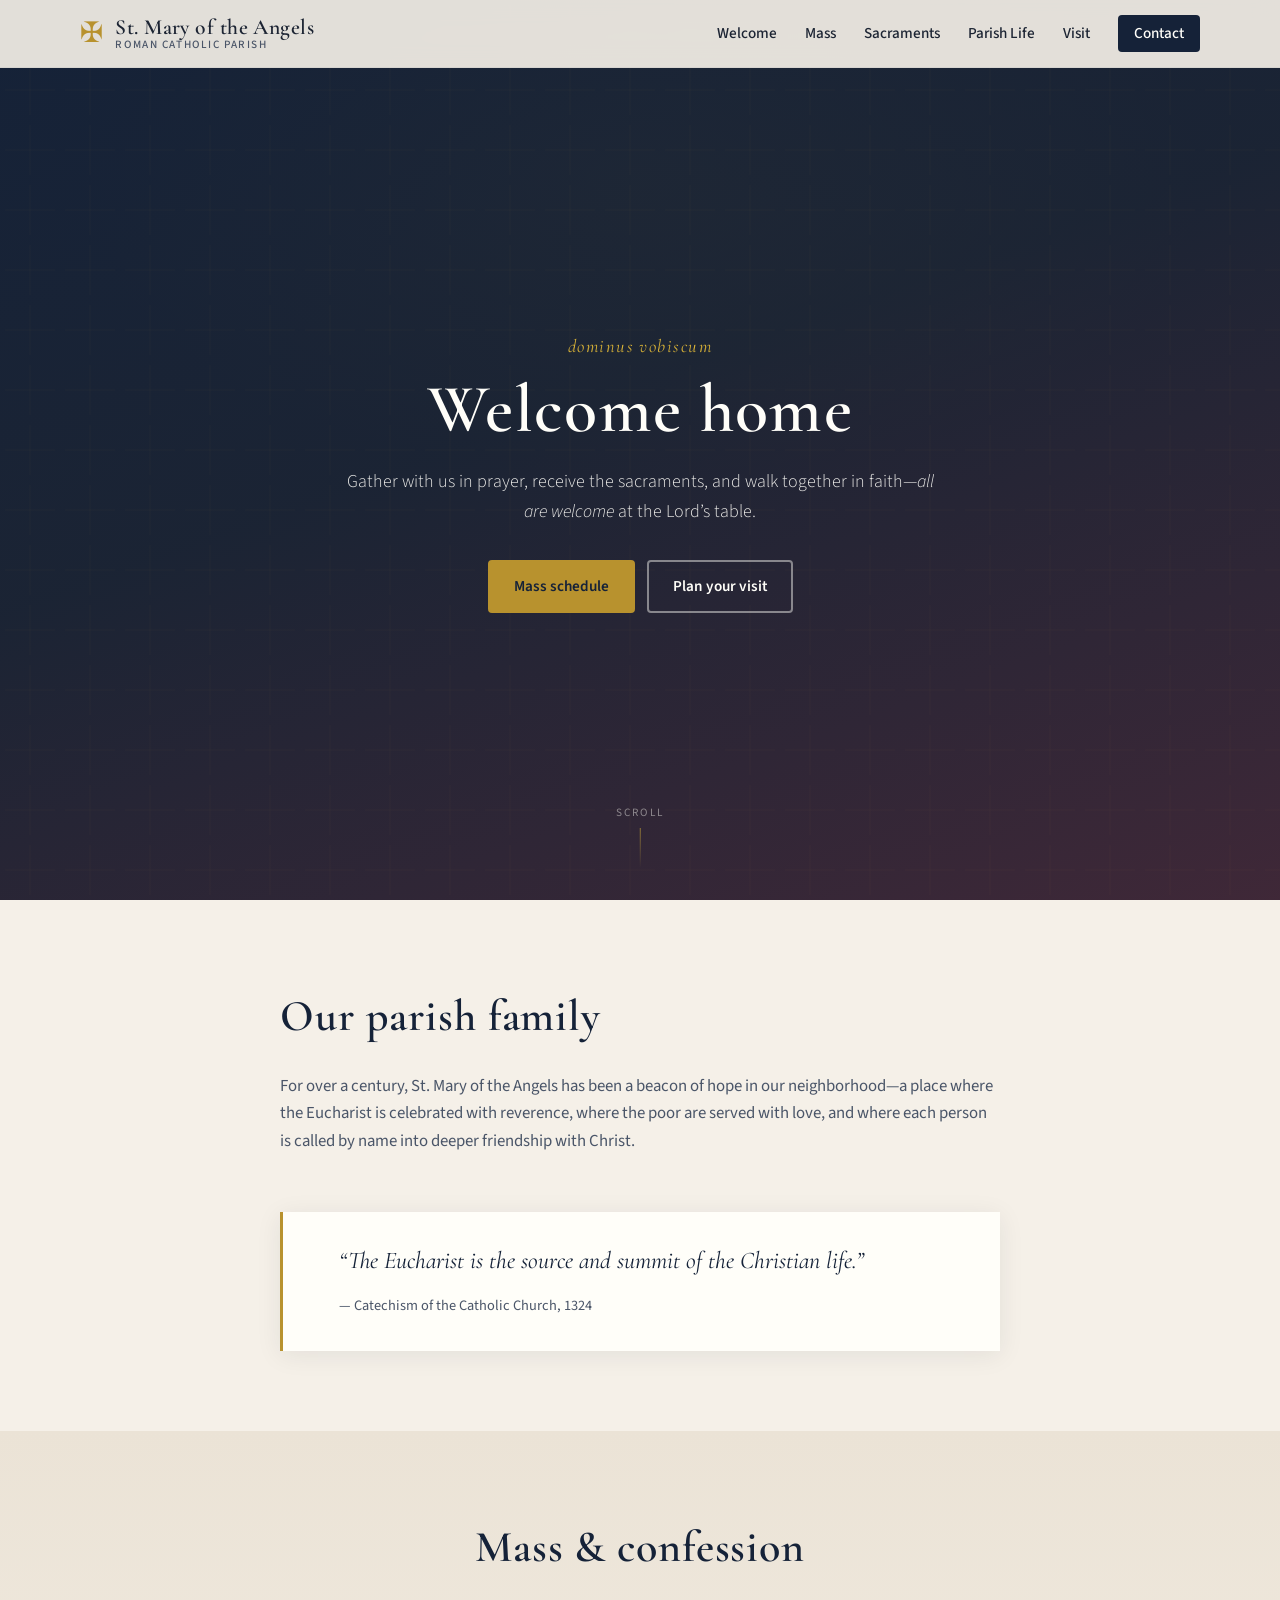
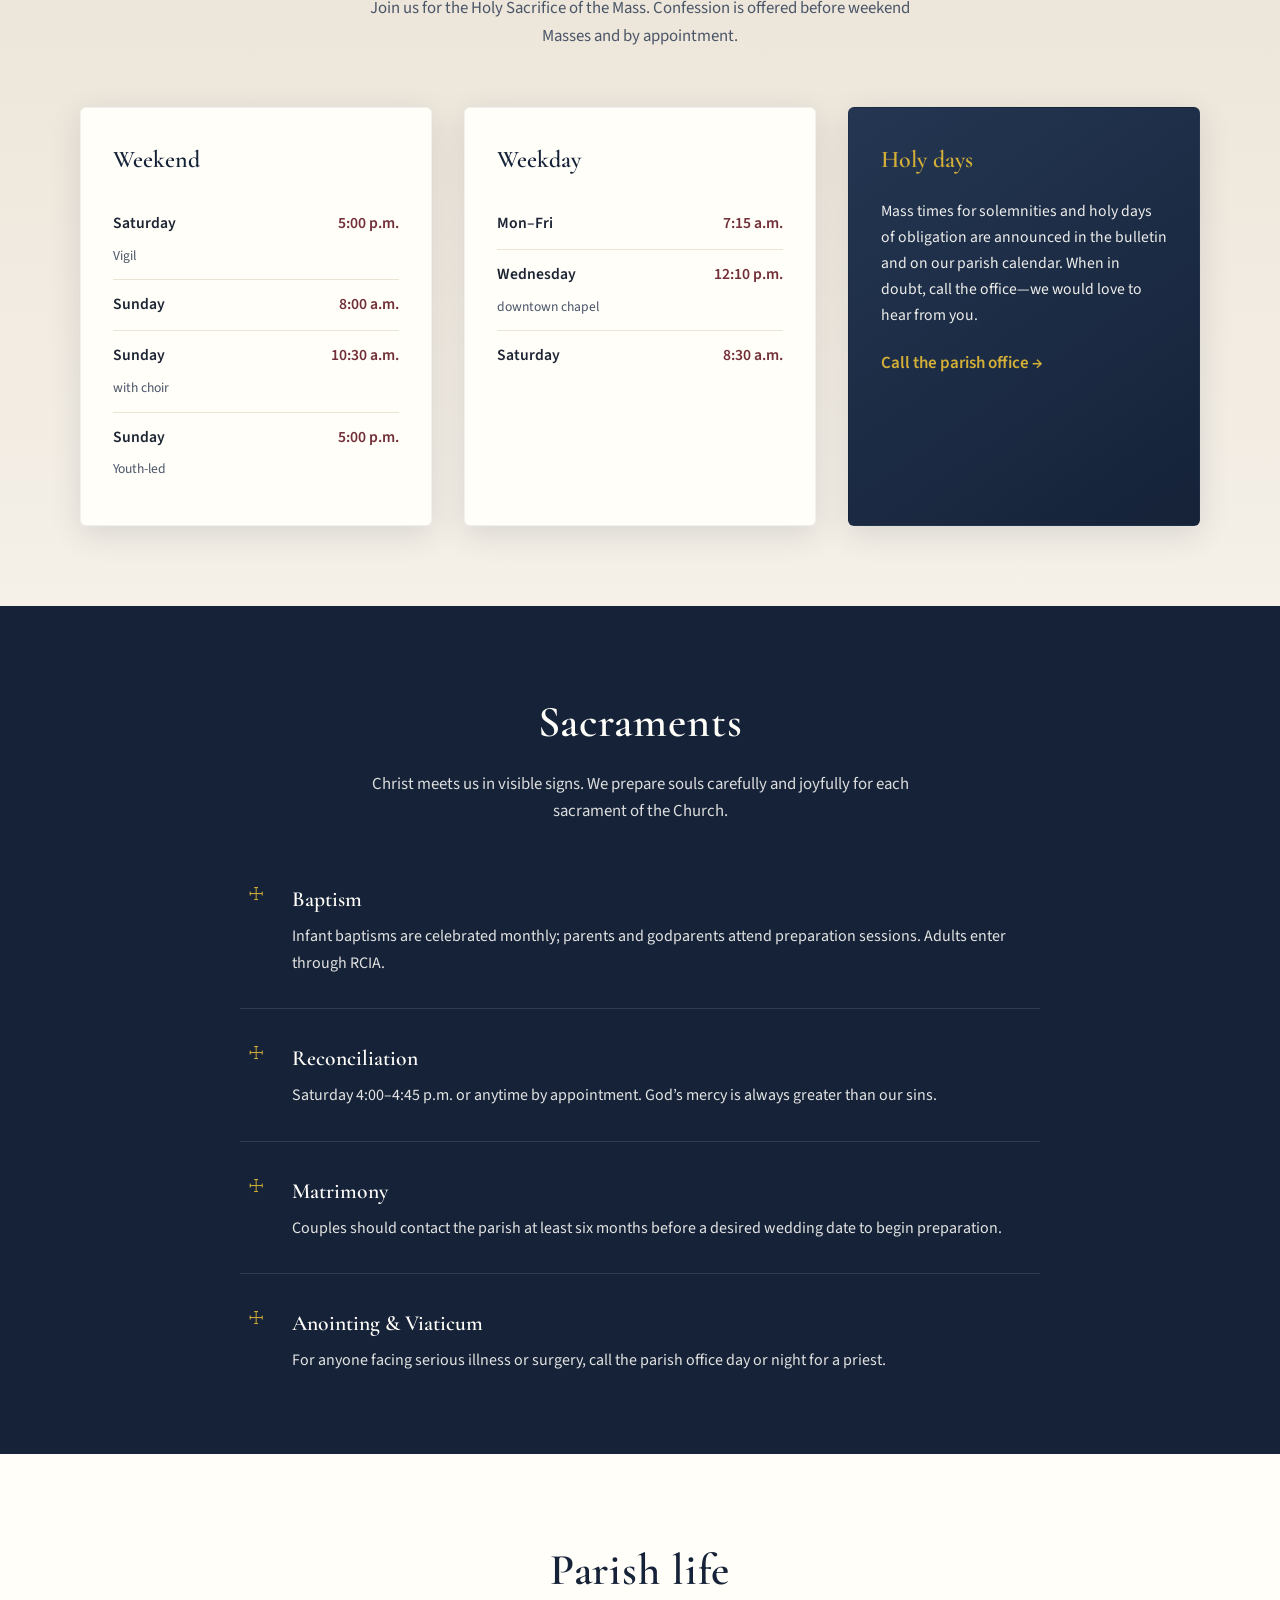
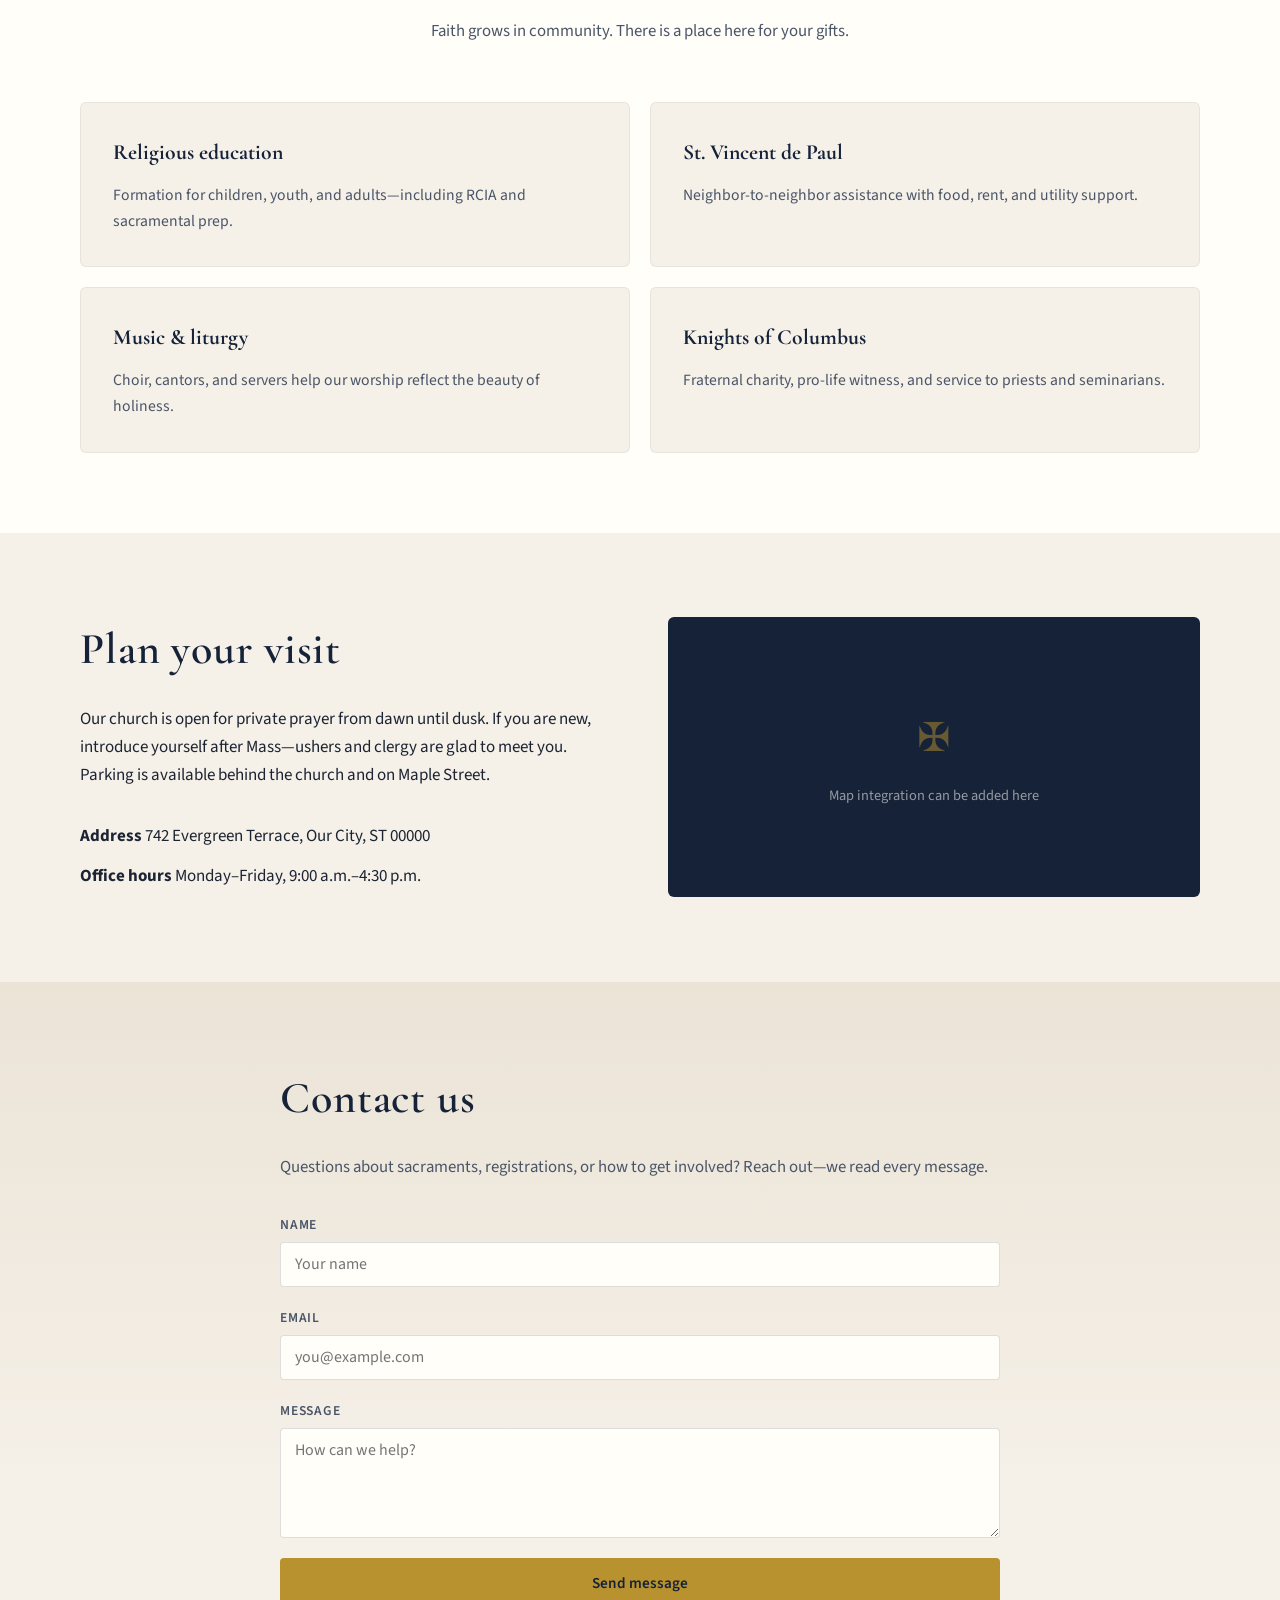
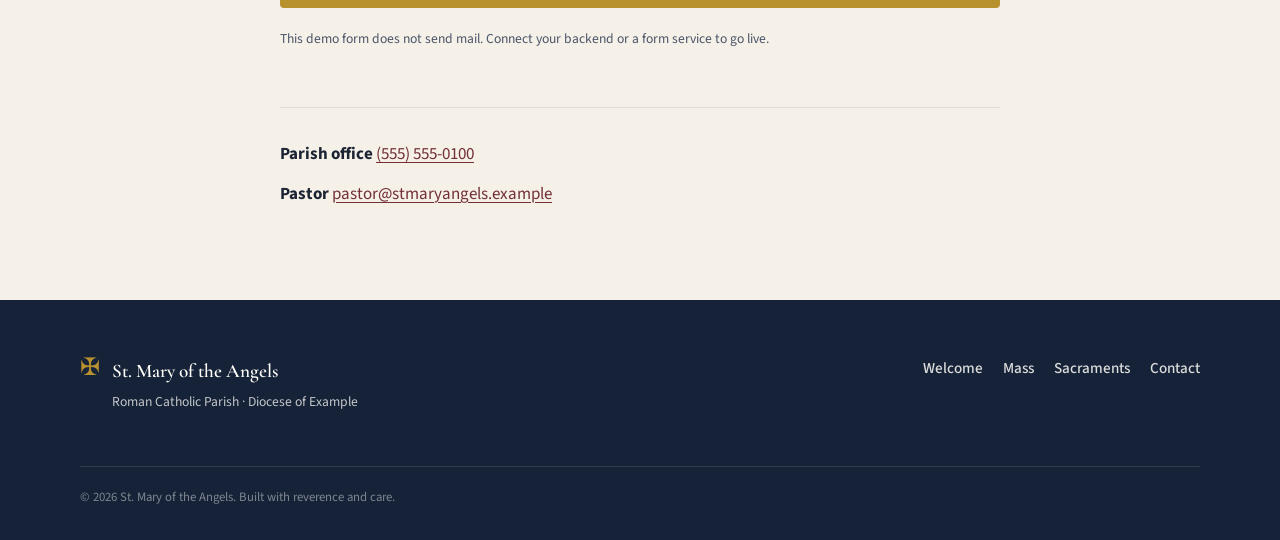
==== index.html @ befd7eb5 "Add St. Mary of the Angels Catholic parish website Static single-page site with hero, Mass schedule," ====
<!DOCTYPE html>
<html lang="en">
<head>
  <meta charset="UTF-8">
  <meta name="viewport" content="width=device-width, initial-scale=1.0">
  <meta name="description" content="St. Mary of the Angels Catholic Parish — Mass times, sacraments, and community in Christ.">
  <title>St. Mary of the Angels | Catholic Parish</title>
  <link rel="preconnect" href="https://fonts.googleapis.com">
  <link rel="preconnect" href="https://fonts.gstatic.com" crossorigin>
  <link href="https://fonts.googleapis.com/css2?family=Cormorant+Garamond:ital,wght@0,400;0,600;0,700;1,400&family=Source+Sans+3:wght@300;400;500;600&display=swap" rel="stylesheet">
  <link rel="stylesheet" href="css/styles.css">
</head>
<body>
  <a class="skip-link" href="#main">Skip to main content</a>

  <header class="site-header" id="top">
    <div class="header-inner">
      <a class="logo" href="#top" aria-label="St. Mary of the Angels, home">
        <span class="logo-mark" aria-hidden="true">✠</span>
        <span class="logo-text">
          <span class="logo-name">St. Mary of the Angels</span>
          <span class="logo-tag">Roman Catholic Parish</span>
        </span>
      </a>
      <button type="button" class="nav-toggle" aria-expanded="false" aria-controls="site-nav" aria-label="Open menu">
        <span class="nav-toggle-bar"></span>
        <span class="nav-toggle-bar"></span>
        <span class="nav-toggle-bar"></span>
      </button>
      <nav class="site-nav" id="site-nav" aria-label="Primary">
        <ul class="nav-list">
          <li><a href="#welcome">Welcome</a></li>
          <li><a href="#mass">Mass</a></li>
          <li><a href="#sacraments">Sacraments</a></li>
          <li><a href="#ministries">Parish Life</a></li>
          <li><a href="#visit">Visit</a></li>
          <li><a class="nav-cta" href="#contact">Contact</a></li>
        </ul>
      </nav>
    </div>
  </header>

  <main id="main">
    <section class="hero" aria-labelledby="hero-title">
      <div class="hero-bg" aria-hidden="true"></div>
      <div class="hero-content">
        <p class="hero-eyebrow">Dominus vobiscum</p>
        <h1 id="hero-title" class="hero-title">Welcome home</h1>
        <p class="hero-lead">Gather with us in prayer, receive the sacraments, and walk together in faith—<em>all are welcome</em> at the Lord’s table.</p>
        <div class="hero-actions">
          <a class="btn btn-primary" href="#mass">Mass schedule</a>
          <a class="btn btn-ghost" href="#visit">Plan your visit</a>
        </div>
      </div>
      <div class="hero-scroll" aria-hidden="true">
        <span>Scroll</span>
        <span class="hero-scroll-line"></span>
      </div>
    </section>

    <section class="section section-welcome" id="welcome" aria-labelledby="welcome-title">
      <div class="container narrow">
        <h2 id="welcome-title" class="section-title">Our parish family</h2>
        <p class="section-intro">For over a century, St. Mary of the Angels has been a beacon of hope in our neighborhood—a place where the Eucharist is celebrated with reverence, where the poor are served with love, and where each person is called by name into deeper friendship with Christ.</p>
        <blockquote class="pullquote">
          <p>“The Eucharist is the source and summit of the Christian life.”</p>
          <cite>— Catechism of the Catholic Church, 1324</cite>
        </blockquote>
      </div>
    </section>

    <section class="section section-mass" id="mass" aria-labelledby="mass-title">
      <div class="container">
        <div class="section-head">
          <h2 id="mass-title" class="section-title">Mass &amp; confession</h2>
          <p class="section-deck">Join us for the Holy Sacrifice of the Mass. Confession is offered before weekend Masses and by appointment.</p>
        </div>
        <div class="card-grid">
          <article class="card card-schedule">
            <h3 class="card-title">Weekend</h3>
            <ul class="schedule-list">
              <li><span class="day">Saturday</span> <span class="time">5:00 p.m.</span> <span class="note">Vigil</span></li>
              <li><span class="day">Sunday</span> <span class="time">8:00 a.m.</span></li>
              <li><span class="day">Sunday</span> <span class="time">10:30 a.m.</span> <span class="note">with choir</span></li>
              <li><span class="day">Sunday</span> <span class="time">5:00 p.m.</span> <span class="note">Youth-led</span></li>
            </ul>
          </article>
          <article class="card card-schedule">
            <h3 class="card-title">Weekday</h3>
            <ul class="schedule-list">
              <li><span class="day">Mon–Fri</span> <span class="time">7:15 a.m.</span></li>
              <li><span class="day">Wednesday</span> <span class="time">12:10 p.m.</span> <span class="note">downtown chapel</span></li>
              <li><span class="day">Saturday</span> <span class="time">8:30 a.m.</span></li>
            </ul>
          </article>
          <article class="card card-highlight">
            <h3 class="card-title">Holy days</h3>
            <p>Mass times for solemnities and holy days of obligation are announced in the bulletin and on our parish calendar. When in doubt, call the office—we would love to hear from you.</p>
            <a class="text-link" href="#contact">Call the parish office →</a>
          </article>
        </div>
      </div>
    </section>

    <section class="section section-sacraments" id="sacraments" aria-labelledby="sacraments-title">
      <div class="container">
        <div class="section-head">
          <h2 id="sacraments-title" class="section-title">Sacraments</h2>
          <p class="section-deck">Christ meets us in visible signs. We prepare souls carefully and joyfully for each sacrament of the Church.</p>
        </div>
        <ul class="sacrament-list">
          <li class="sacrament-item">
            <span class="sacrament-icon" aria-hidden="true">☩</span>
            <div>
              <h3>Baptism</h3>
              <p>Infant baptisms are celebrated monthly; parents and godparents attend preparation sessions. Adults enter through RCIA.</p>
            </div>
          </li>
          <li class="sacrament-item">
            <span class="sacrament-icon" aria-hidden="true">☩</span>
            <div>
              <h3>Reconciliation</h3>
              <p>Saturday 4:00–4:45 p.m. or anytime by appointment. God’s mercy is always greater than our sins.</p>
            </div>
          </li>
          <li class="sacrament-item">
            <span class="sacrament-icon" aria-hidden="true">☩</span>
            <div>
              <h3>Matrimony</h3>
              <p>Couples should contact the parish at least six months before a desired wedding date to begin preparation.</p>
            </div>
          </li>
          <li class="sacrament-item">
            <span class="sacrament-icon" aria-hidden="true">☩</span>
            <div>
              <h3>Anointing &amp; Viaticum</h3>
              <p>For anyone facing serious illness or surgery, call the parish office day or night for a priest.</p>
            </div>
          </li>
        </ul>
      </div>
    </section>

    <section class="section section-ministries" id="ministries" aria-labelledby="ministries-title">
      <div class="container">
        <div class="section-head">
          <h2 id="ministries-title" class="section-title">Parish life</h2>
          <p class="section-deck">Faith grows in community. There is a place here for your gifts.</p>
        </div>
        <div class="ministry-grid">
          <article class="ministry-card">
            <h3>Religious education</h3>
            <p>Formation for children, youth, and adults—including RCIA and sacramental prep.</p>
          </article>
          <article class="ministry-card">
            <h3>St. Vincent de Paul</h3>
            <p>Neighbor-to-neighbor assistance with food, rent, and utility support.</p>
          </article>
          <article class="ministry-card">
            <h3>Music &amp; liturgy</h3>
            <p>Choir, cantors, and servers help our worship reflect the beauty of holiness.</p>
          </article>
          <article class="ministry-card">
            <h3>Knights of Columbus</h3>
            <p>Fraternal charity, pro-life witness, and service to priests and seminarians.</p>
          </article>
        </div>
      </div>
    </section>

    <section class="section section-visit" id="visit" aria-labelledby="visit-title">
      <div class="container split">
        <div class="visit-text">
          <h2 id="visit-title" class="section-title">Plan your visit</h2>
          <p>Our church is open for private prayer from dawn until dusk. If you are new, introduce yourself after Mass—ushers and clergy are glad to meet you. Parking is available behind the church and on Maple Street.</p>
          <ul class="visit-details">
            <li><strong>Address</strong> 742 Evergreen Terrace, Our City, ST 00000</li>
            <li><strong>Office hours</strong> Monday–Friday, 9:00 a.m.–4:30 p.m.</li>
          </ul>
        </div>
        <div class="visit-map" role="img" aria-label="Decorative map placeholder">
          <div class="map-placeholder">
            <span class="map-cross" aria-hidden="true">✠</span>
            <span>Map integration can be added here</span>
          </div>
        </div>
      </div>
    </section>

    <section class="section section-contact" id="contact" aria-labelledby="contact-title">
      <div class="container narrow">
        <h2 id="contact-title" class="section-title">Contact us</h2>
        <p class="section-intro">Questions about sacraments, registrations, or how to get involved? Reach out—we read every message.</p>
        <form class="contact-form" action="#" method="post">
          <div class="form-row">
            <label for="name">Name</label>
            <input type="text" id="name" name="name" autocomplete="name" required placeholder="Your name">
          </div>
          <div class="form-row">
            <label for="email">Email</label>
            <input type="email" id="email" name="email" autocomplete="email" required placeholder="you@example.com">
          </div>
          <div class="form-row">
            <label for="message">Message</label>
            <textarea id="message" name="message" rows="4" required placeholder="How can we help?"></textarea>
          </div>
          <button type="submit" class="btn btn-primary">Send message</button>
        </form>
        <p class="form-note">This demo form does not send mail. Connect your backend or a form service to go live.</p>
        <div class="contact-direct">
          <p><strong>Parish office</strong> <a href="tel:+15555550100">(555) 555-0100</a></p>
          <p><strong>Pastor</strong> <a href="mailto:pastor@stmaryangels.example">pastor@stmaryangels.example</a></p>
        </div>
      </div>
    </section>
  </main>

  <footer class="site-footer">
    <div class="container footer-inner">
      <div class="footer-brand">
        <span class="logo-mark" aria-hidden="true">✠</span>
        <div>
          <strong>St. Mary of the Angels</strong>
          <p>Roman Catholic Parish · Diocese of Example</p>
        </div>
      </div>
      <nav class="footer-nav" aria-label="Footer">
        <a href="#welcome">Welcome</a>
        <a href="#mass">Mass</a>
        <a href="#sacraments">Sacraments</a>
        <a href="#contact">Contact</a>
      </nav>
      <p class="footer-copy">© <span id="year"></span> St. Mary of the Angels. Built with reverence and care.</p>
    </div>
  </footer>

  <script src="js/main.js"></script>
</body>
</html>
---- css/styles.css ----
/* St. Mary of the Angels — parish site
   Palette: midnight blue, warm gold, cream, restrained burgundy */

:root {
  --color-bg: #f5f0e8;
  --color-bg-deep: #ebe3d6;
  --color-ink: #1c2433;
  --color-ink-muted: #4a5568;
  --color-navy: #152238;
  --color-navy-soft: #243652;
  --color-gold: #b8922e;
  --color-gold-bright: #d4af37;
  --color-burgundy: #722f37;
  --color-white: #fffef9;
  --font-serif: "Cormorant Garamond", Georgia, "Times New Roman", serif;
  --font-sans: "Source Sans 3", system-ui, sans-serif;
  --space-xs: 0.35rem;
  --space-sm: 0.75rem;
  --space-md: 1.25rem;
  --space-lg: 2rem;
  --space-xl: 3.5rem;
  --space-2xl: 5rem;
  --radius: 4px;
  --shadow-soft: 0 4px 24px rgba(21, 34, 56, 0.08);
  --shadow-card: 0 8px 32px rgba(21, 34, 56, 0.12);
  --header-h: 4.25rem;
  --transition: 0.22s ease;
}

*,
*::before,
*::after {
  box-sizing: border-box;
}

html {
  scroll-behavior: smooth;
}

@media (prefers-reduced-motion: reduce) {
  html {
    scroll-behavior: auto;
  }

  *,
  *::before,
  *::after {
    animation-duration: 0.01ms !important;
    transition-duration: 0.01ms !important;
  }
}

body {
  margin: 0;
  font-family: var(--font-sans);
  font-size: 1.0625rem;
  font-weight: 400;
  line-height: 1.65;
  color: var(--color-ink);
  background-color: var(--color-bg);
}

.skip-link {
  position: absolute;
  top: -100%;
  left: var(--space-md);
  z-index: 200;
  padding: var(--space-sm) var(--space-md);
  background: var(--color-navy);
  color: var(--color-white);
  font-weight: 600;
  text-decoration: none;
  border-radius: var(--radius);
}

.skip-link:focus {
  top: var(--space-sm);
}

img {
  max-width: 100%;
  height: auto;
}

a {
  color: var(--color-burgundy);
  text-decoration-thickness: 1px;
  text-underline-offset: 0.2em;
}

a:hover {
  color: var(--color-navy);
}

.container {
  width: min(1120px, 100% - 2.5rem);
  margin-inline: auto;
}

.container.narrow {
  width: min(720px, 100% - 2.5rem);
}

/* —— Header —— */
.site-header {
  position: fixed;
  top: 0;
  left: 0;
  right: 0;
  z-index: 100;
  height: var(--header-h);
  background: rgba(245, 240, 232, 0.92);
  backdrop-filter: blur(12px);
  border-bottom: 1px solid rgba(21, 34, 56, 0.06);
  transition: box-shadow var(--transition);
}

.site-header.is-scrolled {
  box-shadow: var(--shadow-soft);
}

.header-inner {
  display: flex;
  align-items: center;
  justify-content: space-between;
  height: 100%;
  width: min(1120px, 100% - 2rem);
  margin-inline: auto;
}

.logo {
  display: flex;
  align-items: center;
  gap: var(--space-sm);
  text-decoration: none;
  color: inherit;
}

.logo-mark {
  font-size: 1.75rem;
  color: var(--color-gold);
  line-height: 1;
}

.logo-text {
  display: flex;
  flex-direction: column;
  line-height: 1.15;
}

.logo-name {
  font-family: var(--font-serif);
  font-size: 1.35rem;
  font-weight: 600;
  letter-spacing: 0.02em;
}

.logo-tag {
  font-size: 0.7rem;
  text-transform: uppercase;
  letter-spacing: 0.14em;
  color: var(--color-ink-muted);
  font-weight: 500;
}

.nav-toggle {
  display: none;
  flex-direction: column;
  justify-content: center;
  gap: 5px;
  width: 44px;
  height: 44px;
  padding: 0;
  border: none;
  background: transparent;
  cursor: pointer;
}

.nav-toggle-bar {
  display: block;
  width: 22px;
  height: 2px;
  background: var(--color-navy);
  margin-inline: auto;
  transition: transform var(--transition), opacity var(--transition);
}

.site-nav.is-open .nav-toggle-bar:nth-child(1) {
  transform: translateY(7px) rotate(45deg);
}

.site-nav.is-open .nav-toggle-bar:nth-child(2) {
  opacity: 0;
}

.site-nav.is-open .nav-toggle-bar:nth-child(3) {
  transform: translateY(-7px) rotate(-45deg);
}

.nav-list {
  display: flex;
  flex-wrap: wrap;
  align-items: center;
  gap: 0.15rem 1.75rem;
  list-style: none;
  margin: 0;
  padding: 0;
}

.nav-list a {
  font-size: 0.95rem;
  font-weight: 500;
  color: var(--color-ink);
  text-decoration: none;
}

.nav-list a:hover {
  color: var(--color-burgundy);
}

.nav-cta {
  padding: 0.45rem 1rem;
  background: var(--color-navy);
  color: var(--color-white) !important;
  border-radius: var(--radius);
}

.nav-cta:hover {
  background: var(--color-navy-soft);
  color: var(--color-white) !important;
}

@media (max-width: 860px) {
  .nav-toggle {
    display: flex;
    z-index: 110;
  }

  .site-nav {
    position: fixed;
    inset: 0 0 0 auto;
    width: min(300px, 88vw);
    max-height: 100vh;
    padding: calc(var(--header-h) + var(--space-lg)) var(--space-lg) var(--space-lg);
    background: var(--color-white);
    box-shadow: -8px 0 40px rgba(21, 34, 56, 0.15);
    transform: translateX(100%);
    transition: transform var(--transition);
    overflow-y: auto;
  }

  .site-nav.is-open {
    transform: translateX(0);
  }

  .nav-list {
    flex-direction: column;
    align-items: stretch;
    gap: 0;
  }

  .nav-list li {
    border-bottom: 1px solid var(--color-bg-deep);
  }

  .nav-list a {
    display: block;
    padding: var(--space-md) 0;
  }

  .nav-cta {
    margin-top: var(--space-sm);
    text-align: center;
  }
}

body.nav-open {
  overflow: hidden;
}

/* —— Hero —— */
.hero {
  position: relative;
  min-height: 100vh;
  min-height: 100dvh;
  display: flex;
  flex-direction: column;
  align-items: center;
  justify-content: center;
  padding: calc(var(--header-h) + var(--space-xl)) var(--space-md) var(--space-2xl);
  text-align: center;
}

.hero-bg {
  position: absolute;
  inset: 0;
  z-index: 0;
  background:
    linear-gradient(
      160deg,
      rgba(21, 34, 56, 0.88) 0%,
      rgba(28, 36, 51, 0.82) 45%,
      rgba(114, 47, 55, 0.45) 100%
    ),
    radial-gradient(ellipse 80% 60% at 50% 20%, rgba(212, 175, 55, 0.15), transparent 55%),
    var(--color-navy);
  background-size: 100% 100%, 100% 100%, auto;
}

.hero-bg::before {
  content: "";
  position: absolute;
  inset: 0;
  opacity: 0.07;
  background-image: url("data:image/svg+xml,%3Csvg width='60' height='60' viewBox='0 0 60 60' xmlns='http://www.w3.org/2000/svg'%3E%3Cpath d='M30 5v50M5 30h50' stroke='%23d4af37' stroke-width='0.5' fill='none'/%3E%3C/svg%3E");
}

.hero-content {
  position: relative;
  z-index: 1;
  max-width: 38rem;
}

.hero-eyebrow {
  font-family: var(--font-serif);
  font-size: 1.15rem;
  font-style: italic;
  color: var(--color-gold-bright);
  letter-spacing: 0.08em;
  text-transform: lowercase;
  margin: 0 0 var(--space-sm);
}

.hero-title {
  font-family: var(--font-serif);
  font-size: clamp(2.75rem, 7vw, 4.25rem);
  font-weight: 600;
  line-height: 1.08;
  color: var(--color-white);
  margin: 0 0 var(--space-md);
  letter-spacing: 0.02em;
}

.hero-lead {
  font-size: 1.125rem;
  font-weight: 300;
  color: rgba(255, 254, 249, 0.9);
  margin: 0 0 var(--space-lg);
  line-height: 1.7;
}

.hero-actions {
  display: flex;
  flex-wrap: wrap;
  gap: var(--space-sm);
  justify-content: center;
}

.btn {
  display: inline-flex;
  align-items: center;
  justify-content: center;
  padding: 0.75rem 1.5rem;
  font-family: var(--font-sans);
  font-size: 0.95rem;
  font-weight: 600;
  text-decoration: none;
  border-radius: var(--radius);
  border: 2px solid transparent;
  cursor: pointer;
  transition: background var(--transition), color var(--transition), border-color var(--transition);
}

.btn-primary {
  background: var(--color-gold);
  color: var(--color-navy);
  border-color: var(--color-gold);
}

.btn-primary:hover {
  background: var(--color-gold-bright);
  border-color: var(--color-gold-bright);
  color: var(--color-navy);
}

.btn-ghost {
  background: transparent;
  color: var(--color-white);
  border-color: rgba(255, 254, 249, 0.45);
}

.btn-ghost:hover {
  background: rgba(255, 254, 249, 0.1);
  border-color: var(--color-white);
  color: var(--color-white);
}

.hero-scroll {
  position: absolute;
  bottom: var(--space-lg);
  left: 50%;
  transform: translateX(-50%);
  z-index: 1;
  display: flex;
  flex-direction: column;
  align-items: center;
  gap: var(--space-xs);
  font-size: 0.7rem;
  text-transform: uppercase;
  letter-spacing: 0.2em;
  color: rgba(255, 254, 249, 0.45);
}

.hero-scroll-line {
  width: 1px;
  height: 2.5rem;
  background: linear-gradient(to bottom, rgba(212, 175, 55, 0.6), transparent);
}

/* —— Sections —— */
.section {
  padding: var(--space-2xl) 0;
}

.section-welcome {
  background: var(--color-bg);
}

.section-mass {
  background: linear-gradient(180deg, var(--color-bg-deep) 0%, var(--color-bg) 100%);
}

.section-sacraments {
  background: var(--color-navy);
  color: var(--color-white);
}

.section-sacraments .section-title,
.section-sacraments .section-deck {
  color: var(--color-white);
}

.section-sacraments .section-deck {
  opacity: 0.85;
}

.section-ministries {
  background: var(--color-white);
}

.section-visit {
  background: var(--color-bg);
}

.section-contact {
  background: linear-gradient(180deg, var(--color-bg-deep) 0%, var(--color-bg) 55%);
  padding-bottom: var(--space-2xl);
}

.section-title {
  font-family: var(--font-serif);
  font-size: clamp(2rem, 4vw, 2.75rem);
  font-weight: 600;
  margin: 0 0 var(--space-md);
  color: var(--color-navy);
  letter-spacing: 0.02em;
}

.section-sacraments .section-title {
  color: var(--color-white);
}

.section-intro,
.section-deck {
  margin: 0;
  color: var(--color-ink-muted);
  font-size: 1.05rem;
}

.section-head {
  text-align: center;
  max-width: 36rem;
  margin: 0 auto var(--space-xl);
}

.section-head .section-title {
  margin-bottom: var(--space-sm);
}

.pullquote {
  margin: var(--space-xl) 0 0;
  padding: var(--space-lg) var(--space-xl);
  border-left: 3px solid var(--color-gold);
  background: var(--color-white);
  box-shadow: var(--shadow-soft);
}

.pullquote p {
  font-family: var(--font-serif);
  font-size: 1.5rem;
  font-style: italic;
  line-height: 1.45;
  margin: 0 0 var(--space-sm);
  color: var(--color-navy);
}

.pullquote cite {
  font-size: 0.9rem;
  font-style: normal;
  color: var(--color-ink-muted);
}

/* —— Cards —— */
.card-grid {
  display: grid;
  grid-template-columns: repeat(3, 1fr);
  gap: var(--space-lg);
}

@media (max-width: 900px) {
  .card-grid {
    grid-template-columns: 1fr;
  }
}

.card {
  background: var(--color-white);
  padding: var(--space-lg);
  border-radius: 6px;
  box-shadow: var(--shadow-card);
  border: 1px solid rgba(21, 34, 56, 0.06);
}

.card-title {
  font-family: var(--font-serif);
  font-size: 1.5rem;
  font-weight: 600;
  margin: 0 0 var(--space-md);
  color: var(--color-navy);
}

.card-highlight {
  background: linear-gradient(145deg, var(--color-navy-soft) 0%, var(--color-navy) 100%);
  color: rgba(255, 254, 249, 0.92);
  border-color: transparent;
}

.card-highlight .card-title {
  color: var(--color-gold-bright);
}

.card-highlight p {
  margin: 0 0 var(--space-md);
  font-size: 0.98rem;
  line-height: 1.65;
}

.card-highlight .text-link {
  color: var(--color-gold-bright);
  font-weight: 600;
  text-decoration: none;
}

.card-highlight .text-link:hover {
  color: var(--color-white);
}

.schedule-list {
  list-style: none;
  margin: 0;
  padding: 0;
}

.schedule-list li {
  display: grid;
  grid-template-columns: 1fr auto;
  gap: var(--space-sm);
  align-items: baseline;
  padding: var(--space-sm) 0;
  border-bottom: 1px solid var(--color-bg-deep);
  font-size: 0.98rem;
}

.schedule-list li:last-child {
  border-bottom: none;
}

.schedule-list .day {
  font-weight: 600;
  color: var(--color-ink);
}

.schedule-list .time {
  font-variant-numeric: tabular-nums;
  color: var(--color-burgundy);
  font-weight: 600;
}

.schedule-list .note {
  grid-column: 1 / -1;
  font-size: 0.85rem;
  color: var(--color-ink-muted);
  margin-top: -0.25rem;
}

/* —— Sacraments list —— */
.sacrament-list {
  list-style: none;
  margin: 0;
  padding: 0;
  display: grid;
  gap: var(--space-lg);
  max-width: 800px;
  margin-inline: auto;
}

.sacrament-item {
  display: flex;
  gap: var(--space-md);
  align-items: flex-start;
  padding-bottom: var(--space-lg);
  border-bottom: 1px solid rgba(255, 254, 249, 0.12);
}

.sacrament-item:last-child {
  border-bottom: none;
  padding-bottom: 0;
}

.sacrament-icon {
  flex-shrink: 0;
  width: 2rem;
  text-align: center;
  color: var(--color-gold-bright);
  font-size: 1.1rem;
  line-height: 1.5;
}

.sacrament-item h3 {
  font-family: var(--font-serif);
  font-size: 1.35rem;
  font-weight: 600;
  margin: 0 0 var(--space-xs);
}

.sacrament-item p {
  margin: 0;
  opacity: 0.88;
  font-size: 1rem;
}

.section-sacraments a {
  color: var(--color-gold-bright);
}

.section-sacraments a:hover {
  color: var(--color-white);
}

/* —— Ministries —— */
.ministry-grid {
  display: grid;
  grid-template-columns: repeat(2, 1fr);
  gap: var(--space-md);
}

@media (max-width: 640px) {
  .ministry-grid {
    grid-template-columns: 1fr;
  }
}

.ministry-card {
  padding: var(--space-lg);
  background: var(--color-bg);
  border-radius: 6px;
  border: 1px solid rgba(21, 34, 56, 0.06);
  transition: border-color var(--transition), box-shadow var(--transition);
}

.ministry-card:hover {
  border-color: rgba(184, 146, 46, 0.35);
  box-shadow: var(--shadow-soft);
}

.ministry-card h3 {
  font-family: var(--font-serif);
  font-size: 1.35rem;
  margin: 0 0 var(--space-sm);
  color: var(--color-navy);
}

.ministry-card p {
  margin: 0;
  font-size: 0.98rem;
  color: var(--color-ink-muted);
}

/* —— Visit split —— */
.split {
  display: grid;
  grid-template-columns: 1fr 1fr;
  gap: var(--space-xl);
  align-items: center;
}

@media (max-width: 800px) {
  .split {
    grid-template-columns: 1fr;
  }
}

.visit-text .section-title {
  text-align: left;
}

.visit-details {
  list-style: none;
  margin: var(--space-lg) 0 0;
  padding: 0;
}

.visit-details li {
  margin-bottom: var(--space-sm);
  padding-left: 0;
}

.visit-map {
  min-height: 280px;
}

.map-placeholder {
  height: 100%;
  min-height: 280px;
  display: flex;
  flex-direction: column;
  align-items: center;
  justify-content: center;
  gap: var(--space-sm);
  background: var(--color-navy);
  color: rgba(255, 254, 249, 0.55);
  border-radius: 6px;
  font-size: 0.9rem;
  text-align: center;
  padding: var(--space-lg);
}

.map-cross {
  font-size: 2.5rem;
  color: var(--color-gold);
  opacity: 0.5;
}

/* —— Contact —— */
.contact-form {
  margin-top: var(--space-lg);
  display: flex;
  flex-direction: column;
  gap: var(--space-md);
}

.form-row {
  display: flex;
  flex-direction: column;
  gap: var(--space-xs);
}

.form-row label {
  font-size: 0.85rem;
  font-weight: 600;
  text-transform: uppercase;
  letter-spacing: 0.06em;
  color: var(--color-ink-muted);
}

.form-row input,
.form-row textarea {
  font-family: var(--font-sans);
  font-size: 1rem;
  padding: 0.65rem 0.85rem;
  border: 1px solid rgba(21, 34, 56, 0.15);
  border-radius: var(--radius);
  background: var(--color-white);
  color: var(--color-ink);
}

.form-row input:focus,
.form-row textarea:focus {
  outline: 2px solid var(--color-gold);
  outline-offset: 2px;
  border-color: transparent;
}

.form-note {
  font-size: 0.85rem;
  color: var(--color-ink-muted);
  margin: var(--space-md) 0 0;
}

.contact-direct {
  margin-top: var(--space-xl);
  padding-top: var(--space-lg);
  border-top: 1px solid rgba(21, 34, 56, 0.1);
}

.contact-direct p {
  margin: 0 0 var(--space-sm);
}

/* —— Footer —— */
.site-footer {
  background: var(--color-navy);
  color: rgba(255, 254, 249, 0.75);
  padding: var(--space-xl) 0 var(--space-lg);
  font-size: 0.95rem;
}

.footer-inner {
  display: flex;
  flex-wrap: wrap;
  align-items: flex-start;
  justify-content: space-between;
  gap: var(--space-lg);
}

.footer-brand {
  display: flex;
  gap: var(--space-sm);
  align-items: flex-start;
}

.footer-brand .logo-mark {
  font-size: 1.5rem;
}

.footer-brand strong {
  display: block;
  color: var(--color-white);
  font-family: var(--font-serif);
  font-size: 1.2rem;
  font-weight: 600;
}

.footer-brand p {
  margin: 0.25rem 0 0;
  font-size: 0.85rem;
}

.footer-nav {
  display: flex;
  flex-wrap: wrap;
  gap: var(--space-md);
}

.footer-nav a {
  color: rgba(255, 254, 249, 0.85);
  text-decoration: none;
  font-weight: 500;
}

.footer-nav a:hover {
  color: var(--color-gold-bright);
}

.footer-copy {
  width: 100%;
  margin: var(--space-md) 0 0;
  padding-top: var(--space-md);
  border-top: 1px solid rgba(255, 254, 249, 0.1);
  font-size: 0.8rem;
  color: rgba(255, 254, 249, 0.45);
}
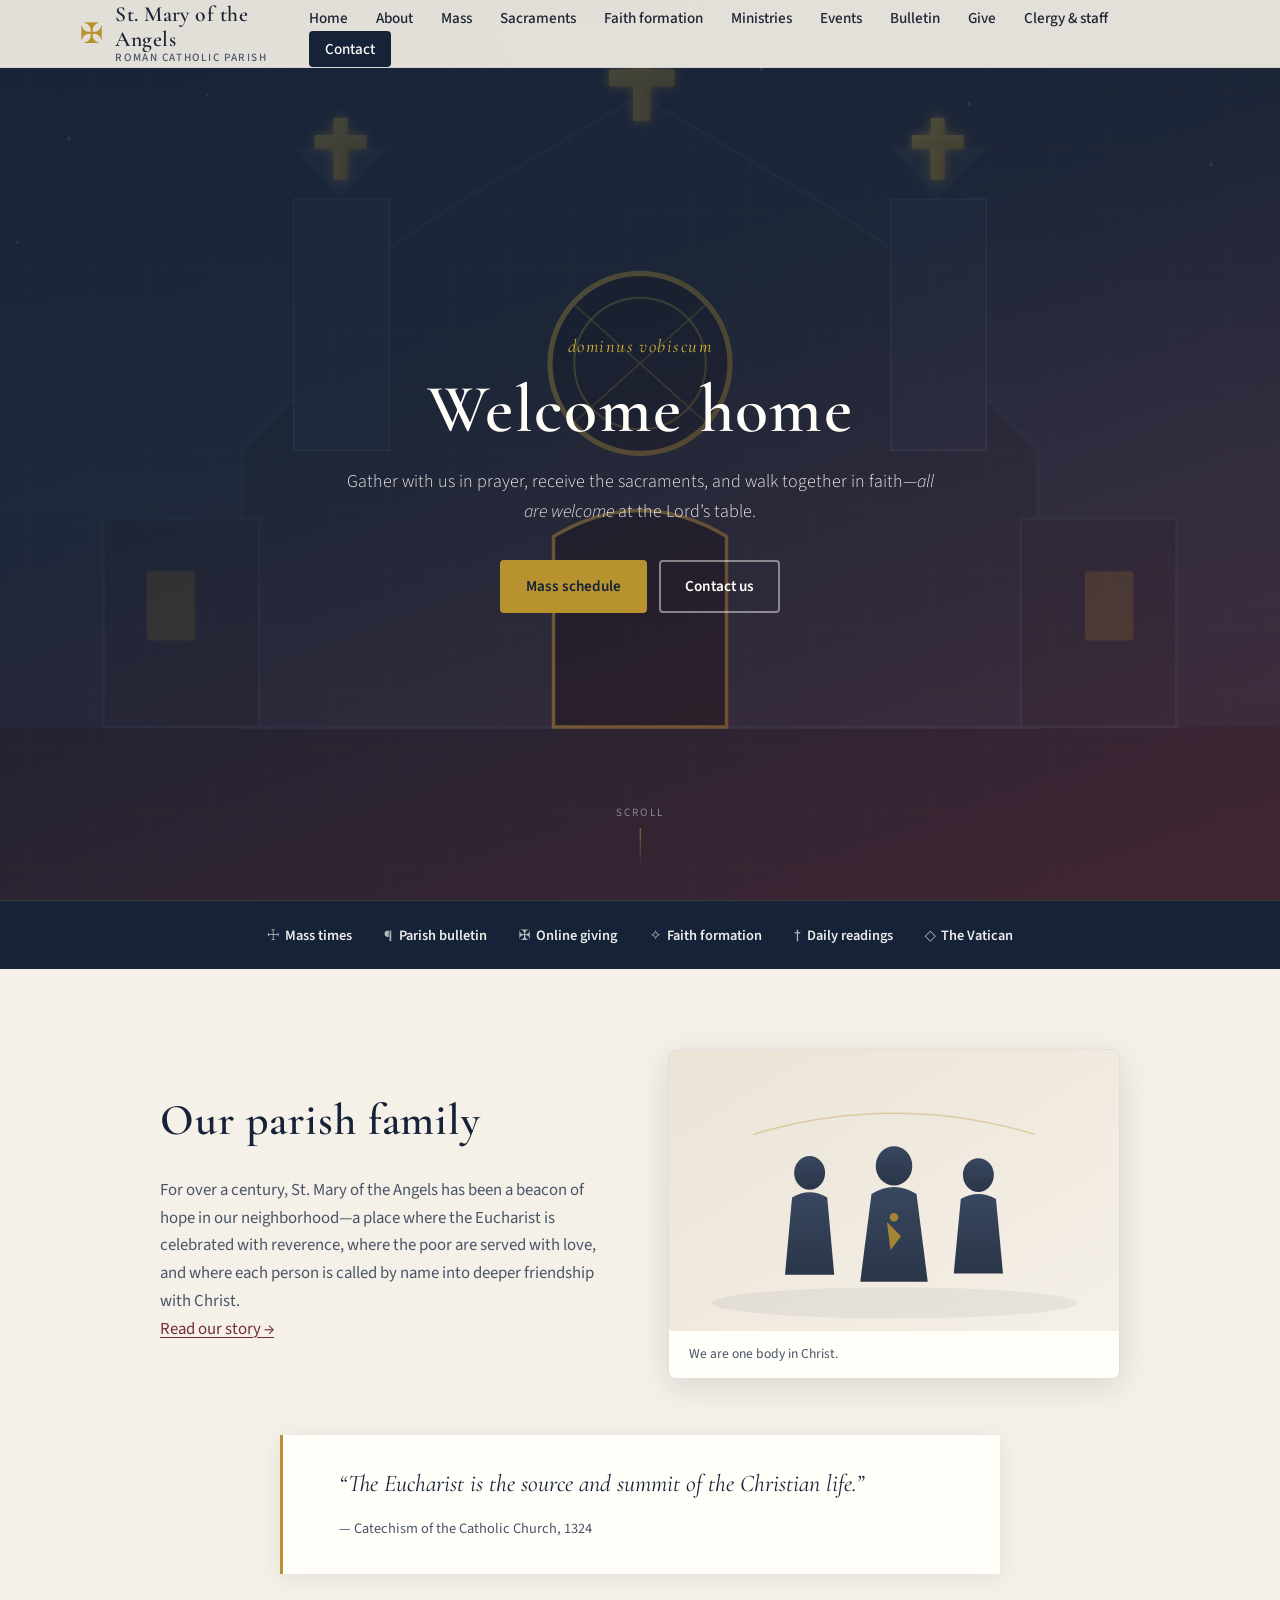
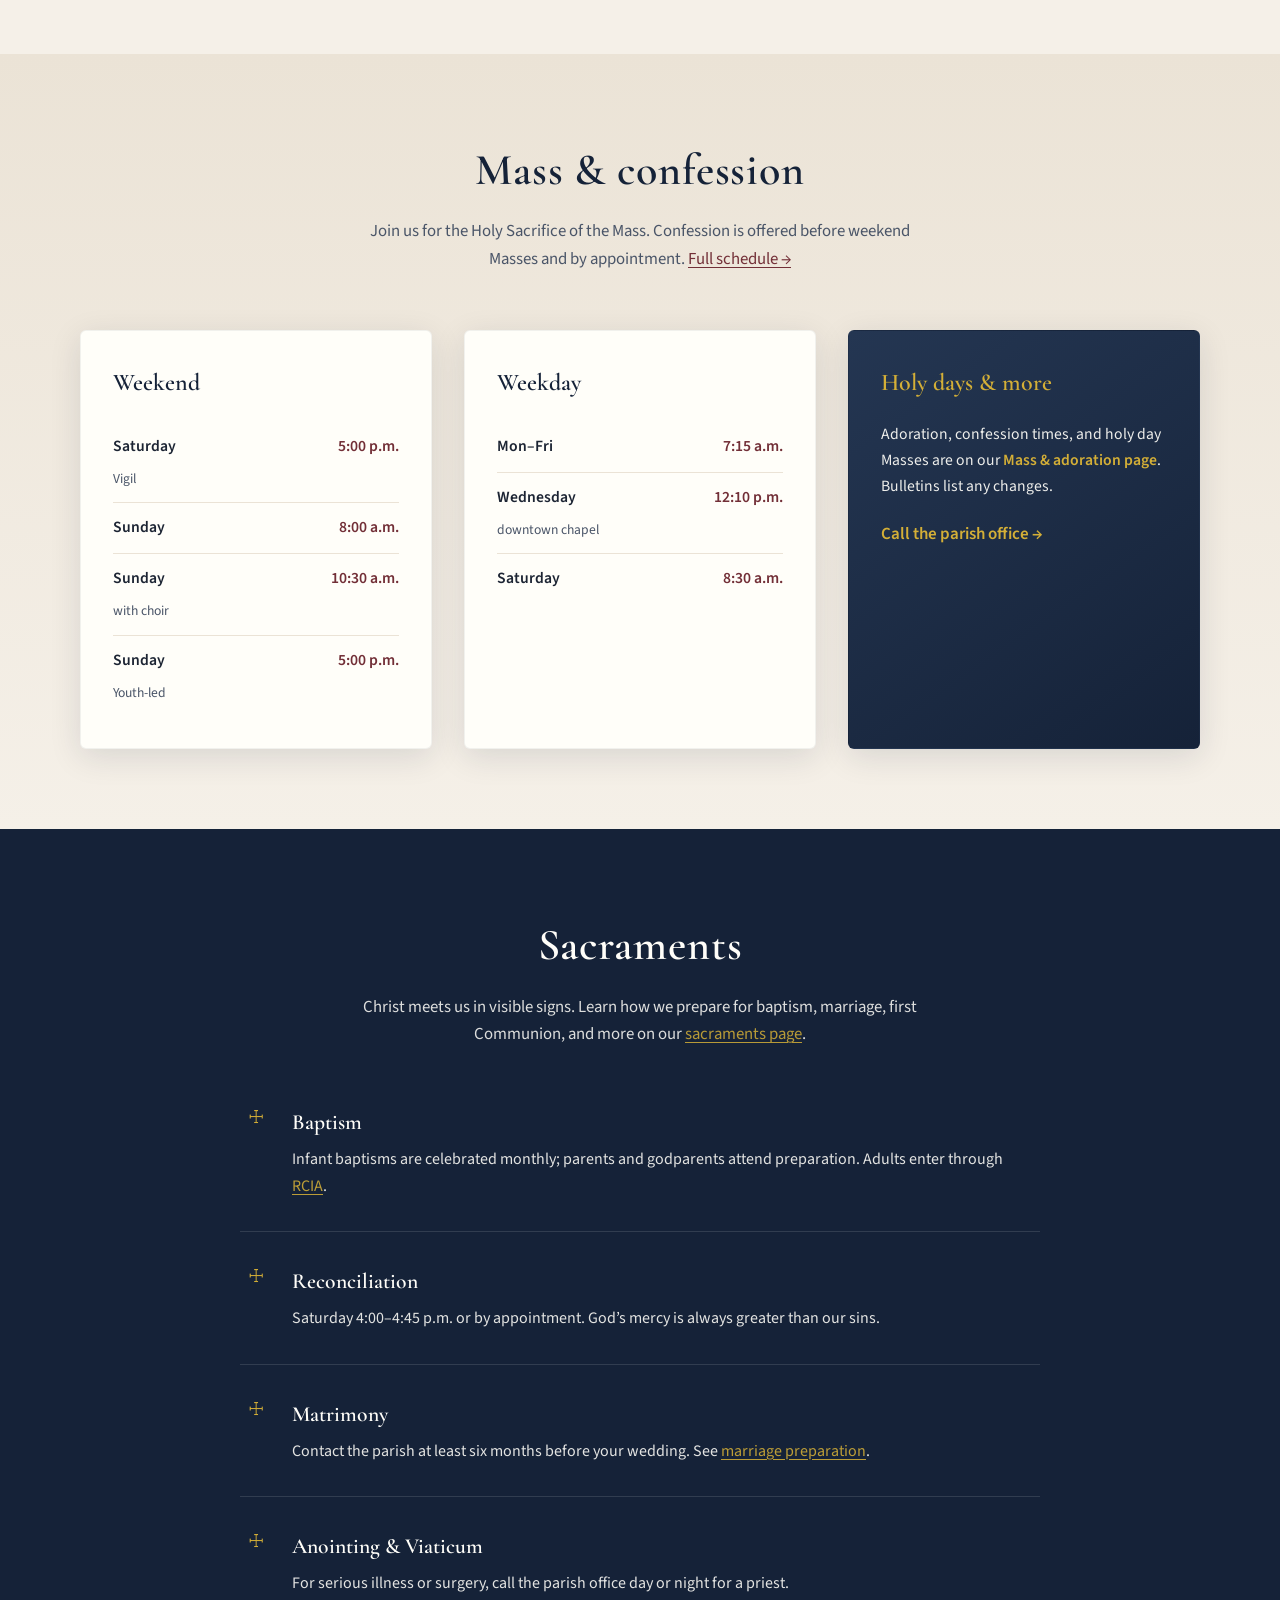
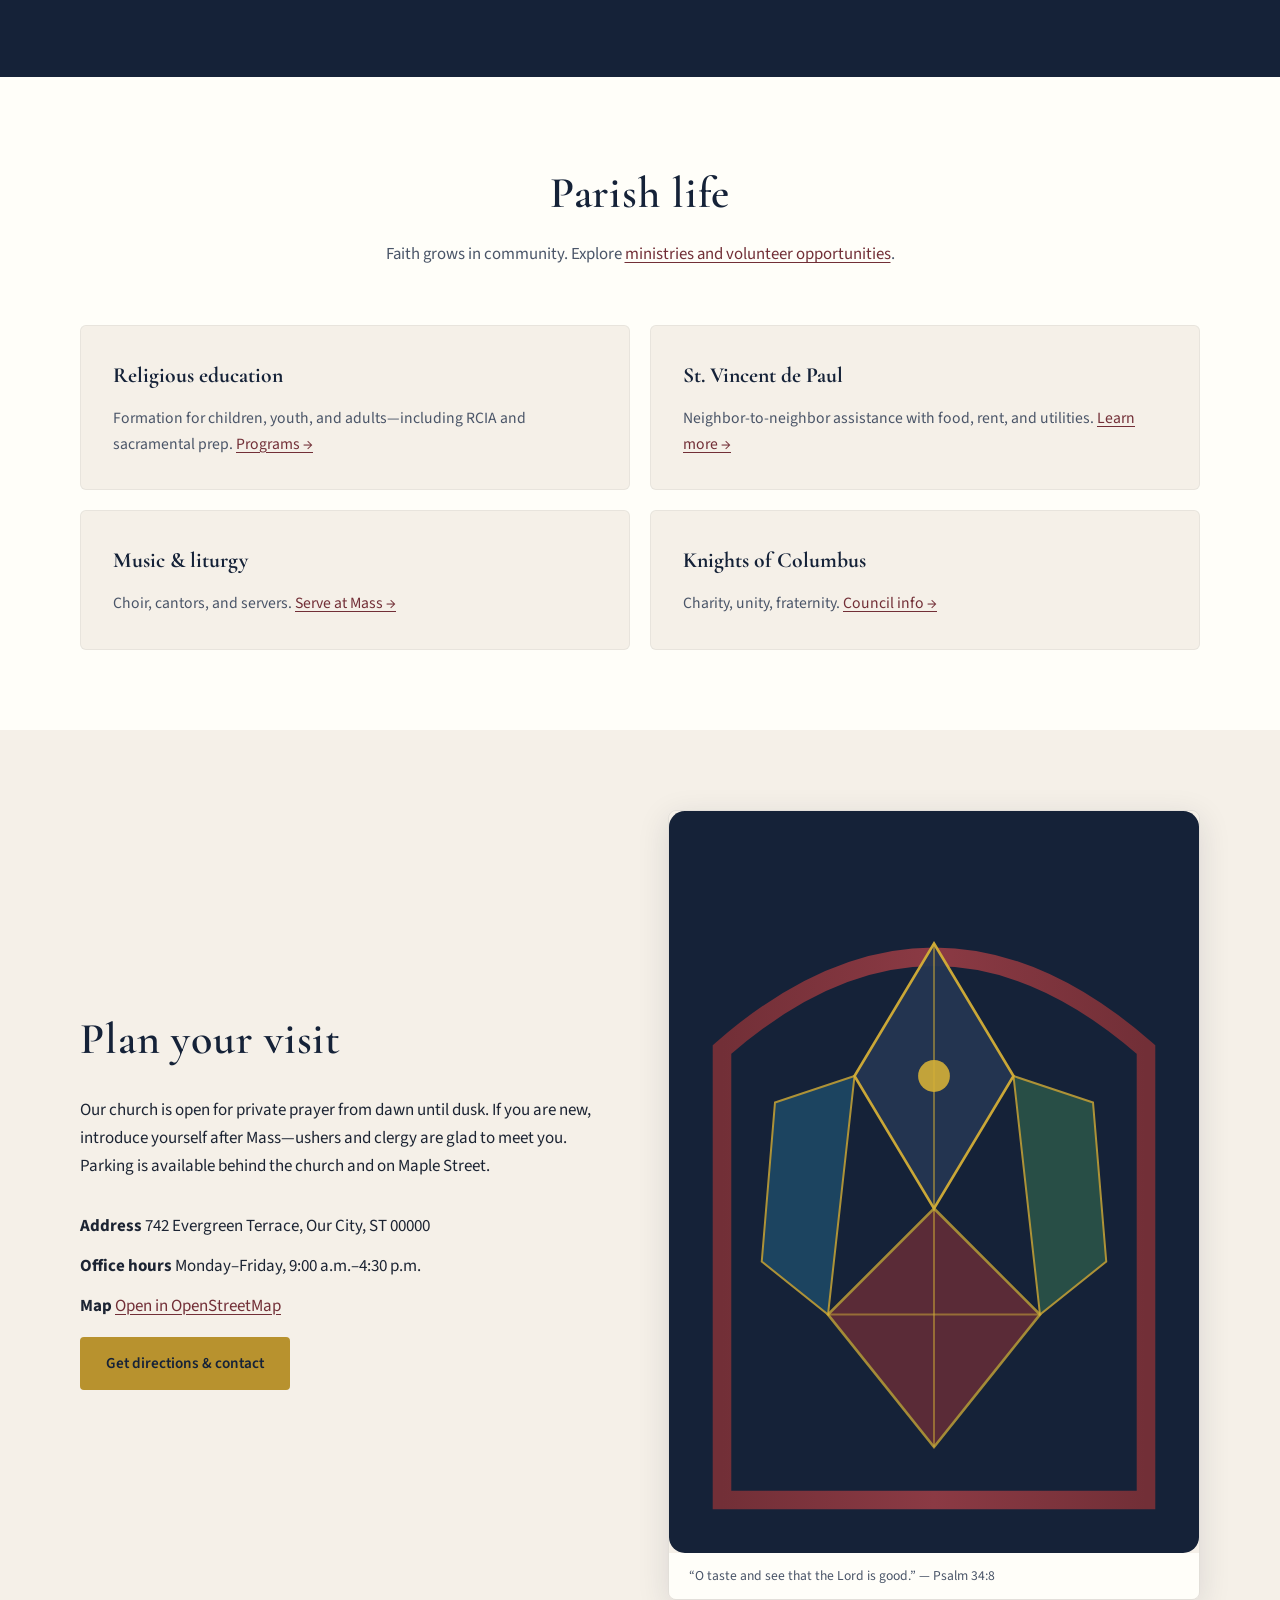
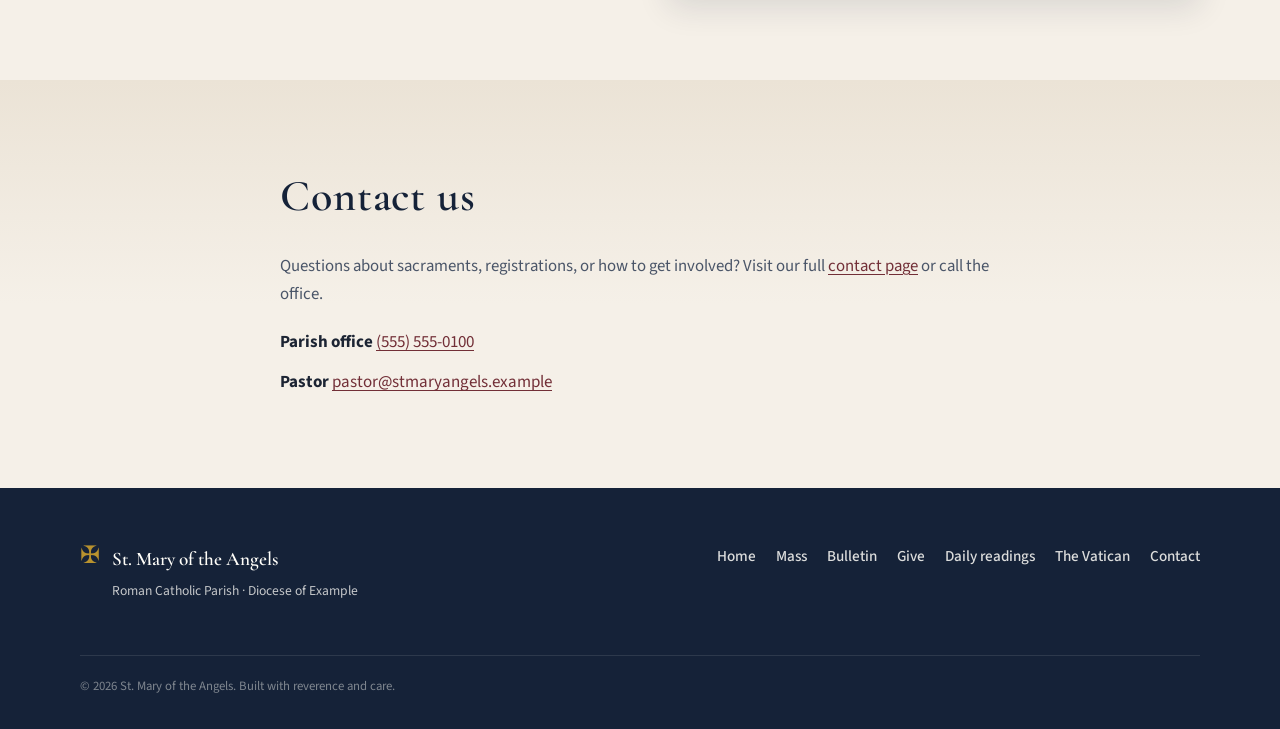
==== commit 75e0707b: "Expand parish site: multi-page nav, sample pages, SVG art - Add shared header/footer via js/chrome.j" ====
--- a/index.html
+++ b/index.html
@@ -3,7 +3,7 @@
 <head>
   <meta charset="UTF-8">
   <meta name="viewport" content="width=device-width, initial-scale=1.0">
-  <meta name="description" content="St. Mary of the Angels Catholic Parish — Mass times, sacraments, and community in Christ.">
+  <meta name="description" content="St. Mary of the Angels Catholic Parish — Mass times, sacraments, faith formation, and community in Christ.">
   <title>St. Mary of the Angels | Catholic Parish</title>
   <link rel="preconnect" href="https://fonts.googleapis.com">
   <link rel="preconnect" href="https://fonts.gstatic.com" crossorigin>
@@ -11,45 +11,18 @@
   <link rel="stylesheet" href="css/styles.css">
 </head>
 <body>
-  <a class="skip-link" href="#main">Skip to main content</a>
-
-  <header class="site-header" id="top">
-    <div class="header-inner">
-      <a class="logo" href="#top" aria-label="St. Mary of the Angels, home">
-        <span class="logo-mark" aria-hidden="true">✠</span>
-        <span class="logo-text">
-          <span class="logo-name">St. Mary of the Angels</span>
-          <span class="logo-tag">Roman Catholic Parish</span>
-        </span>
-      </a>
-      <button type="button" class="nav-toggle" aria-expanded="false" aria-controls="site-nav" aria-label="Open menu">
-        <span class="nav-toggle-bar"></span>
-        <span class="nav-toggle-bar"></span>
-        <span class="nav-toggle-bar"></span>
-      </button>
-      <nav class="site-nav" id="site-nav" aria-label="Primary">
-        <ul class="nav-list">
-          <li><a href="#welcome">Welcome</a></li>
-          <li><a href="#mass">Mass</a></li>
-          <li><a href="#sacraments">Sacraments</a></li>
-          <li><a href="#ministries">Parish Life</a></li>
-          <li><a href="#visit">Visit</a></li>
-          <li><a class="nav-cta" href="#contact">Contact</a></li>
-        </ul>
-      </nav>
-    </div>
-  </header>
+  <div id="site-header-root"></div>
 
   <main id="main">
-    <section class="hero" aria-labelledby="hero-title">
+    <section class="hero hero--image" aria-labelledby="hero-title">
       <div class="hero-bg" aria-hidden="true"></div>
       <div class="hero-content">
         <p class="hero-eyebrow">Dominus vobiscum</p>
         <h1 id="hero-title" class="hero-title">Welcome home</h1>
         <p class="hero-lead">Gather with us in prayer, receive the sacraments, and walk together in faith—<em>all are welcome</em> at the Lord’s table.</p>
         <div class="hero-actions">
-          <a class="btn btn-primary" href="#mass">Mass schedule</a>
-          <a class="btn btn-ghost" href="#visit">Plan your visit</a>
+          <a class="btn btn-primary" href="mass-times.html">Mass schedule</a>
+          <a class="btn btn-ghost" href="contact.html">Contact us</a>
         </div>
       </div>
       <div class="hero-scroll" aria-hidden="true">
@@ -58,10 +31,30 @@
       </div>
     </section>
 
+    <nav class="quick-links" aria-label="Popular links">
+      <ul class="quick-links-inner">
+        <li><a href="mass-times.html"><span class="ql-icon" aria-hidden="true">☩</span> Mass times</a></li>
+        <li><a href="bulletin.html"><span class="ql-icon" aria-hidden="true">¶</span> Parish bulletin</a></li>
+        <li><a href="donate.html"><span class="ql-icon" aria-hidden="true">✠</span> Online giving</a></li>
+        <li><a href="faith-formation.html"><span class="ql-icon" aria-hidden="true">✧</span> Faith formation</a></li>
+        <li><a href="https://www.usccb.org/prayer-and-worship/the-mass/daily-readings" rel="noopener noreferrer" target="_blank"><span class="ql-icon" aria-hidden="true">†</span> Daily readings <span class="visually-hidden">(opens new tab)</span></a></li>
+        <li><a href="https://www.vatican.va/content/vatican/en.html" rel="noopener noreferrer" target="_blank"><span class="ql-icon" aria-hidden="true">◇</span> The Vatican <span class="visually-hidden">(opens new tab)</span></a></li>
+      </ul>
+    </nav>
+
     <section class="section section-welcome" id="welcome" aria-labelledby="welcome-title">
-      <div class="container narrow">
-        <h2 id="welcome-title" class="section-title">Our parish family</h2>
-        <p class="section-intro">For over a century, St. Mary of the Angels has been a beacon of hope in our neighborhood—a place where the Eucharist is celebrated with reverence, where the poor are served with love, and where each person is called by name into deeper friendship with Christ.</p>
+      <div class="welcome-split">
+        <div>
+          <h2 id="welcome-title" class="section-title">Our parish family</h2>
+          <p class="section-intro">For over a century, St. Mary of the Angels has been a beacon of hope in our neighborhood—a place where the Eucharist is celebrated with reverence, where the poor are served with love, and where each person is called by name into deeper friendship with Christ.</p>
+          <p class="section-intro"><a href="about.html">Read our story →</a></p>
+        </div>
+        <figure class="media-figure">
+          <img src="images/welcome-gathering.svg" width="640" height="400" alt="Stylized illustration of people gathered in community" loading="lazy">
+          <figcaption>We are one body in Christ.</figcaption>
+        </figure>
+      </div>
+      <div class="container narrow" style="margin-top: var(--space-xl);">
         <blockquote class="pullquote">
           <p>“The Eucharist is the source and summit of the Christian life.”</p>
           <cite>— Catechism of the Catholic Church, 1324</cite>
@@ -73,7 +66,7 @@
       <div class="container">
         <div class="section-head">
           <h2 id="mass-title" class="section-title">Mass &amp; confession</h2>
-          <p class="section-deck">Join us for the Holy Sacrifice of the Mass. Confession is offered before weekend Masses and by appointment.</p>
+          <p class="section-deck">Join us for the Holy Sacrifice of the Mass. Confession is offered before weekend Masses and by appointment. <a href="mass-times.html">Full schedule →</a></p>
         </div>
         <div class="card-grid">
           <article class="card card-schedule">
@@ -94,9 +87,9 @@
             </ul>
           </article>
           <article class="card card-highlight">
-            <h3 class="card-title">Holy days</h3>
-            <p>Mass times for solemnities and holy days of obligation are announced in the bulletin and on our parish calendar. When in doubt, call the office—we would love to hear from you.</p>
-            <a class="text-link" href="#contact">Call the parish office →</a>
+            <h3 class="card-title">Holy days &amp; more</h3>
+            <p>Adoration, confession times, and holy day Masses are on our <a class="text-link" href="mass-times.html">Mass &amp; adoration page</a>. Bulletins list any changes.</p>
+            <a class="text-link" href="contact.html">Call the parish office →</a>
           </article>
         </div>
       </div>
@@ -106,35 +99,35 @@
       <div class="container">
         <div class="section-head">
           <h2 id="sacraments-title" class="section-title">Sacraments</h2>
-          <p class="section-deck">Christ meets us in visible signs. We prepare souls carefully and joyfully for each sacrament of the Church.</p>
+          <p class="section-deck">Christ meets us in visible signs. Learn how we prepare for baptism, marriage, first Communion, and more on our <a href="sacraments.html">sacraments page</a>.</p>
         </div>
         <ul class="sacrament-list">
           <li class="sacrament-item">
             <span class="sacrament-icon" aria-hidden="true">☩</span>
             <div>
               <h3>Baptism</h3>
-              <p>Infant baptisms are celebrated monthly; parents and godparents attend preparation sessions. Adults enter through RCIA.</p>
+              <p>Infant baptisms are celebrated monthly; parents and godparents attend preparation. Adults enter through <a href="faith-formation.html#rcia">RCIA</a>.</p>
             </div>
           </li>
           <li class="sacrament-item">
             <span class="sacrament-icon" aria-hidden="true">☩</span>
             <div>
               <h3>Reconciliation</h3>
-              <p>Saturday 4:00–4:45 p.m. or anytime by appointment. God’s mercy is always greater than our sins.</p>
+              <p>Saturday 4:00–4:45 p.m. or by appointment. God’s mercy is always greater than our sins.</p>
             </div>
           </li>
           <li class="sacrament-item">
             <span class="sacrament-icon" aria-hidden="true">☩</span>
             <div>
               <h3>Matrimony</h3>
-              <p>Couples should contact the parish at least six months before a desired wedding date to begin preparation.</p>
+              <p>Contact the parish at least six months before your wedding. See <a href="sacraments.html#marriage">marriage preparation</a>.</p>
             </div>
           </li>
           <li class="sacrament-item">
             <span class="sacrament-icon" aria-hidden="true">☩</span>
             <div>
               <h3>Anointing &amp; Viaticum</h3>
-              <p>For anyone facing serious illness or surgery, call the parish office day or night for a priest.</p>
+              <p>For serious illness or surgery, call the parish office day or night for a priest.</p>
             </div>
           </li>
         </ul>
@@ -145,24 +138,24 @@
       <div class="container">
         <div class="section-head">
           <h2 id="ministries-title" class="section-title">Parish life</h2>
-          <p class="section-deck">Faith grows in community. There is a place here for your gifts.</p>
+          <p class="section-deck">Faith grows in community. Explore <a href="ministries.html">ministries and volunteer opportunities</a>.</p>
         </div>
         <div class="ministry-grid">
           <article class="ministry-card">
             <h3>Religious education</h3>
-            <p>Formation for children, youth, and adults—including RCIA and sacramental prep.</p>
+            <p>Formation for children, youth, and adults—including RCIA and sacramental prep. <a href="faith-formation.html">Programs →</a></p>
           </article>
           <article class="ministry-card">
             <h3>St. Vincent de Paul</h3>
-            <p>Neighbor-to-neighbor assistance with food, rent, and utility support.</p>
+            <p>Neighbor-to-neighbor assistance with food, rent, and utilities. <a href="ministries.html#outreach">Learn more →</a></p>
           </article>
           <article class="ministry-card">
             <h3>Music &amp; liturgy</h3>
-            <p>Choir, cantors, and servers help our worship reflect the beauty of holiness.</p>
+            <p>Choir, cantors, and servers. <a href="ministries.html#liturgy">Serve at Mass →</a></p>
           </article>
           <article class="ministry-card">
             <h3>Knights of Columbus</h3>
-            <p>Fraternal charity, pro-life witness, and service to priests and seminarians.</p>
+            <p>Charity, unity, fraternity. <a href="ministries.html#fraternal">Council info →</a></p>
           </article>
         </div>
       </div>
@@ -176,38 +169,22 @@
           <ul class="visit-details">
             <li><strong>Address</strong> 742 Evergreen Terrace, Our City, ST 00000</li>
             <li><strong>Office hours</strong> Monday–Friday, 9:00 a.m.–4:30 p.m.</li>
+            <li><strong>Map</strong> <a href="https://www.openstreetmap.org/search?query=742%20Evergreen%20Terrace" rel="noopener noreferrer" target="_blank">Open in OpenStreetMap <span class="visually-hidden">(opens new tab)</span></a></li>
           </ul>
-        </div>
-        <div class="visit-map" role="img" aria-label="Decorative map placeholder">
-          <div class="map-placeholder">
-            <span class="map-cross" aria-hidden="true">✠</span>
-            <span>Map integration can be added here</span>
-          </div>
-        </div>
+          <p><a class="btn btn-primary" href="contact.html">Get directions &amp; contact</a></p>
+        </div>
+        <figure class="media-figure visit-map">
+          <img src="images/stained-glass.svg" width="400" height="560" alt="Decorative stained glass arch illustration" loading="lazy">
+          <figcaption>“O taste and see that the Lord is good.” — Psalm 34:8</figcaption>
+        </figure>
       </div>
     </section>
 
     <section class="section section-contact" id="contact" aria-labelledby="contact-title">
       <div class="container narrow">
         <h2 id="contact-title" class="section-title">Contact us</h2>
-        <p class="section-intro">Questions about sacraments, registrations, or how to get involved? Reach out—we read every message.</p>
-        <form class="contact-form" action="#" method="post">
-          <div class="form-row">
-            <label for="name">Name</label>
-            <input type="text" id="name" name="name" autocomplete="name" required placeholder="Your name">
-          </div>
-          <div class="form-row">
-            <label for="email">Email</label>
-            <input type="email" id="email" name="email" autocomplete="email" required placeholder="you@example.com">
-          </div>
-          <div class="form-row">
-            <label for="message">Message</label>
-            <textarea id="message" name="message" rows="4" required placeholder="How can we help?"></textarea>
-          </div>
-          <button type="submit" class="btn btn-primary">Send message</button>
-        </form>
-        <p class="form-note">This demo form does not send mail. Connect your backend or a form service to go live.</p>
-        <div class="contact-direct">
+        <p class="section-intro">Questions about sacraments, registrations, or how to get involved? Visit our full <a href="contact.html">contact page</a> or call the office.</p>
+        <div class="contact-direct" style="margin-top: var(--space-md); border: none; padding: 0;">
           <p><strong>Parish office</strong> <a href="tel:+15555550100">(555) 555-0100</a></p>
           <p><strong>Pastor</strong> <a href="mailto:pastor@stmaryangels.example">pastor@stmaryangels.example</a></p>
         </div>
@@ -215,25 +192,9 @@
     </section>
   </main>
 
-  <footer class="site-footer">
-    <div class="container footer-inner">
-      <div class="footer-brand">
-        <span class="logo-mark" aria-hidden="true">✠</span>
-        <div>
-          <strong>St. Mary of the Angels</strong>
-          <p>Roman Catholic Parish · Diocese of Example</p>
-        </div>
-      </div>
-      <nav class="footer-nav" aria-label="Footer">
-        <a href="#welcome">Welcome</a>
-        <a href="#mass">Mass</a>
-        <a href="#sacraments">Sacraments</a>
-        <a href="#contact">Contact</a>
-      </nav>
-      <p class="footer-copy">© <span id="year"></span> St. Mary of the Angels. Built with reverence and care.</p>
-    </div>
-  </footer>
-
+  <div id="site-footer-root"></div>
+
+  <script src="js/chrome.js"></script>
   <script src="js/main.js"></script>
 </body>
 </html>
--- a/css/styles.css
+++ b/css/styles.css
@@ -77,6 +77,18 @@
   top: var(--space-sm);
 }
 
+.visually-hidden {
+  position: absolute;
+  width: 1px;
+  height: 1px;
+  padding: 0;
+  margin: -1px;
+  overflow: hidden;
+  clip: rect(0, 0, 0, 0);
+  white-space: nowrap;
+  border: 0;
+}
+
 img {
   max-width: 100%;
   height: auto;
@@ -185,15 +197,15 @@
   transition: transform var(--transition), opacity var(--transition);
 }
 
-.site-nav.is-open .nav-toggle-bar:nth-child(1) {
+body.nav-open .nav-toggle-bar:nth-child(1) {
   transform: translateY(7px) rotate(45deg);
 }
 
-.site-nav.is-open .nav-toggle-bar:nth-child(2) {
+body.nav-open .nav-toggle-bar:nth-child(2) {
   opacity: 0;
 }
 
-.site-nav.is-open .nav-toggle-bar:nth-child(3) {
+body.nav-open .nav-toggle-bar:nth-child(3) {
   transform: translateY(-7px) rotate(-45deg);
 }
 
@@ -774,7 +786,8 @@
 }
 
 .form-row input,
-.form-row textarea {
+.form-row textarea,
+.form-row select {
   font-family: var(--font-sans);
   font-size: 1rem;
   padding: 0.65rem 0.85rem;
@@ -785,7 +798,8 @@
 }
 
 .form-row input:focus,
-.form-row textarea:focus {
+.form-row textarea:focus,
+.form-row select:focus {
   outline: 2px solid var(--color-gold);
   outline-offset: 2px;
   border-color: transparent;
@@ -870,3 +884,358 @@
   font-size: 0.8rem;
   color: rgba(255, 254, 249, 0.45);
 }
+
+/* —— Home: hero with church illustration —— */
+.hero--image .hero-bg {
+  background:
+    linear-gradient(
+      160deg,
+      rgba(21, 34, 56, 0.82) 0%,
+      rgba(28, 36, 51, 0.75) 40%,
+      rgba(114, 47, 55, 0.5) 100%
+    ),
+    url("../images/hero-church.svg") center 42% / cover no-repeat,
+    var(--color-navy);
+}
+
+.hero--image .hero-bg::before {
+  opacity: 0.04;
+}
+
+/* —— Quick links strip (home) —— */
+.quick-links {
+  background: var(--color-navy);
+  color: var(--color-white);
+  padding: var(--space-md) 0;
+  border-top: 1px solid rgba(212, 175, 55, 0.2);
+}
+
+.quick-links-inner {
+  display: flex;
+  flex-wrap: wrap;
+  align-items: center;
+  justify-content: center;
+  gap: var(--space-sm) var(--space-lg);
+  list-style: none;
+  margin: 0;
+  padding: 0;
+  width: min(1120px, 100% - 2rem);
+  margin-inline: auto;
+}
+
+.quick-links a {
+  display: inline-flex;
+  align-items: center;
+  gap: 0.35rem;
+  color: rgba(255, 254, 249, 0.92);
+  font-size: 0.9rem;
+  font-weight: 600;
+  text-decoration: none;
+}
+
+.quick-links a:hover {
+  color: var(--color-gold-bright);
+}
+
+.quick-links .ql-icon {
+  opacity: 0.75;
+}
+
+/* —— Media figures —— */
+.media-figure {
+  margin: 0;
+  border-radius: 8px;
+  overflow: hidden;
+  box-shadow: var(--shadow-card);
+  border: 1px solid rgba(21, 34, 56, 0.08);
+}
+
+.media-figure img {
+  display: block;
+  width: 100%;
+  height: auto;
+  vertical-align: middle;
+}
+
+.media-figure figcaption {
+  padding: var(--space-sm) var(--space-md);
+  font-size: 0.85rem;
+  color: var(--color-ink-muted);
+  background: var(--color-white);
+}
+
+.section-welcome .welcome-split {
+  display: grid;
+  grid-template-columns: 1fr 1fr;
+  gap: var(--space-xl);
+  align-items: center;
+  width: min(960px, 100% - 2.5rem);
+  margin-inline: auto;
+}
+
+@media (max-width: 800px) {
+  .section-welcome .welcome-split {
+    grid-template-columns: 1fr;
+  }
+}
+
+/* —— Subpages —— */
+.page-main {
+  padding-top: var(--header-h);
+  min-height: 60vh;
+}
+
+.page-hero {
+  position: relative;
+  padding: calc(var(--header-h) + var(--space-xl)) var(--space-md) var(--space-xl);
+  text-align: center;
+  color: var(--color-white);
+  background: var(--color-navy);
+}
+
+.page-hero--accent {
+  background: linear-gradient(145deg, var(--color-navy-soft) 0%, var(--color-navy) 55%, #1a0f14 100%);
+}
+
+.page-hero__title {
+  font-family: var(--font-serif);
+  font-size: clamp(2rem, 5vw, 3rem);
+  font-weight: 600;
+  margin: 0 0 var(--space-sm);
+  letter-spacing: 0.02em;
+}
+
+.page-hero__deck {
+  max-width: 36rem;
+  margin: 0 auto;
+  opacity: 0.88;
+  font-size: 1.05rem;
+  font-weight: 300;
+  line-height: 1.6;
+}
+
+.page-hero__deck a {
+  color: var(--color-gold-bright);
+  text-decoration: underline;
+  text-underline-offset: 0.15em;
+}
+
+.page-hero__deck a:hover {
+  color: var(--color-white);
+}
+
+.page-hero__crumb {
+  font-size: 0.8rem;
+  text-transform: uppercase;
+  letter-spacing: 0.12em;
+  margin-bottom: var(--space-sm);
+  color: var(--color-gold-bright);
+}
+
+.page-hero__crumb a {
+  color: inherit;
+  text-decoration: none;
+}
+
+.page-hero__crumb a:hover {
+  text-decoration: underline;
+}
+
+.page-section {
+  padding: var(--space-xl) 0;
+}
+
+.page-section--alt {
+  background: var(--color-white);
+}
+
+.page-section--tint {
+  background: linear-gradient(180deg, var(--color-bg-deep) 0%, var(--color-bg) 100%);
+}
+
+.prose {
+  max-width: 42rem;
+}
+
+.prose h2 {
+  font-family: var(--font-serif);
+  font-size: 1.75rem;
+  color: var(--color-navy);
+  margin: var(--space-lg) 0 var(--space-sm);
+}
+
+.prose h2:first-child {
+  margin-top: 0;
+}
+
+.prose p,
+.prose ul {
+  margin: 0 0 var(--space-md);
+  color: var(--color-ink-muted);
+}
+
+.prose ul {
+  padding-left: 1.25rem;
+}
+
+.prose li {
+  margin-bottom: var(--space-xs);
+}
+
+.link-grid {
+  display: grid;
+  grid-template-columns: repeat(auto-fill, minmax(240px, 1fr));
+  gap: var(--space-md);
+  margin-top: var(--space-lg);
+}
+
+.link-card {
+  display: block;
+  padding: var(--space-lg);
+  background: var(--color-white);
+  border-radius: 6px;
+  border: 1px solid rgba(21, 34, 56, 0.08);
+  box-shadow: var(--shadow-soft);
+  text-decoration: none;
+  color: inherit;
+  transition: border-color var(--transition), box-shadow var(--transition), transform var(--transition);
+}
+
+.link-card:hover {
+  border-color: rgba(184, 146, 46, 0.45);
+  box-shadow: var(--shadow-card);
+  transform: translateY(-2px);
+}
+
+.link-card h3 {
+  font-family: var(--font-serif);
+  font-size: 1.25rem;
+  color: var(--color-navy);
+  margin: 0 0 var(--space-xs);
+}
+
+.link-card p {
+  margin: 0;
+  font-size: 0.92rem;
+  color: var(--color-ink-muted);
+  line-height: 1.5;
+}
+
+.link-card .link-card-meta {
+  display: block;
+  margin-top: var(--space-sm);
+  font-size: 0.8rem;
+  font-weight: 600;
+  color: var(--color-burgundy);
+}
+
+.two-col {
+  display: grid;
+  grid-template-columns: 1fr 1fr;
+  gap: var(--space-xl);
+  align-items: start;
+}
+
+@media (max-width: 800px) {
+  .two-col {
+    grid-template-columns: 1fr;
+  }
+}
+
+.info-list {
+  list-style: none;
+  margin: 0;
+  padding: 0;
+}
+
+.info-list li {
+  padding: var(--space-sm) 0;
+  border-bottom: 1px solid rgba(21, 34, 56, 0.08);
+  display: flex;
+  flex-wrap: wrap;
+  gap: var(--space-sm);
+  justify-content: space-between;
+  align-items: baseline;
+}
+
+.info-list strong {
+  color: var(--color-navy);
+}
+
+.table-wrap {
+  overflow-x: auto;
+  margin: var(--space-md) 0;
+  border-radius: 6px;
+  border: 1px solid rgba(21, 34, 56, 0.1);
+}
+
+.data-table {
+  width: 100%;
+  border-collapse: collapse;
+  font-size: 0.95rem;
+  background: var(--color-white);
+}
+
+.data-table th,
+.data-table td {
+  padding: var(--space-sm) var(--space-md);
+  text-align: left;
+  border-bottom: 1px solid var(--color-bg-deep);
+}
+
+.data-table th {
+  background: var(--color-navy);
+  color: var(--color-white);
+  font-weight: 600;
+}
+
+.data-table tr:last-child td {
+  border-bottom: none;
+}
+
+.alert-box {
+  padding: var(--space-md) var(--space-lg);
+  background: rgba(184, 146, 46, 0.12);
+  border-left: 4px solid var(--color-gold);
+  border-radius: 0 var(--radius) var(--radius) 0;
+  margin: var(--space-lg) 0;
+}
+
+.alert-box p {
+  margin: 0;
+  color: var(--color-ink);
+}
+
+.btn-row {
+  display: flex;
+  flex-wrap: wrap;
+  gap: var(--space-sm);
+  margin-top: var(--space-md);
+}
+
+.external-note {
+  font-size: 0.85rem;
+  color: var(--color-ink-muted);
+  margin-top: var(--space-lg);
+}
+
+.form-success {
+  display: none;
+  padding: var(--space-md);
+  background: rgba(45, 90, 74, 0.12);
+  border-radius: var(--radius);
+  color: var(--color-ink);
+  margin-top: var(--space-md);
+}
+
+.form-success.is-visible {
+  display: block;
+}
+
+.file-path {
+  font-family: ui-monospace, monospace;
+  font-size: 0.9em;
+  background: rgba(21, 34, 56, 0.06);
+  padding: 0.1em 0.35em;
+  border-radius: 3px;
+}
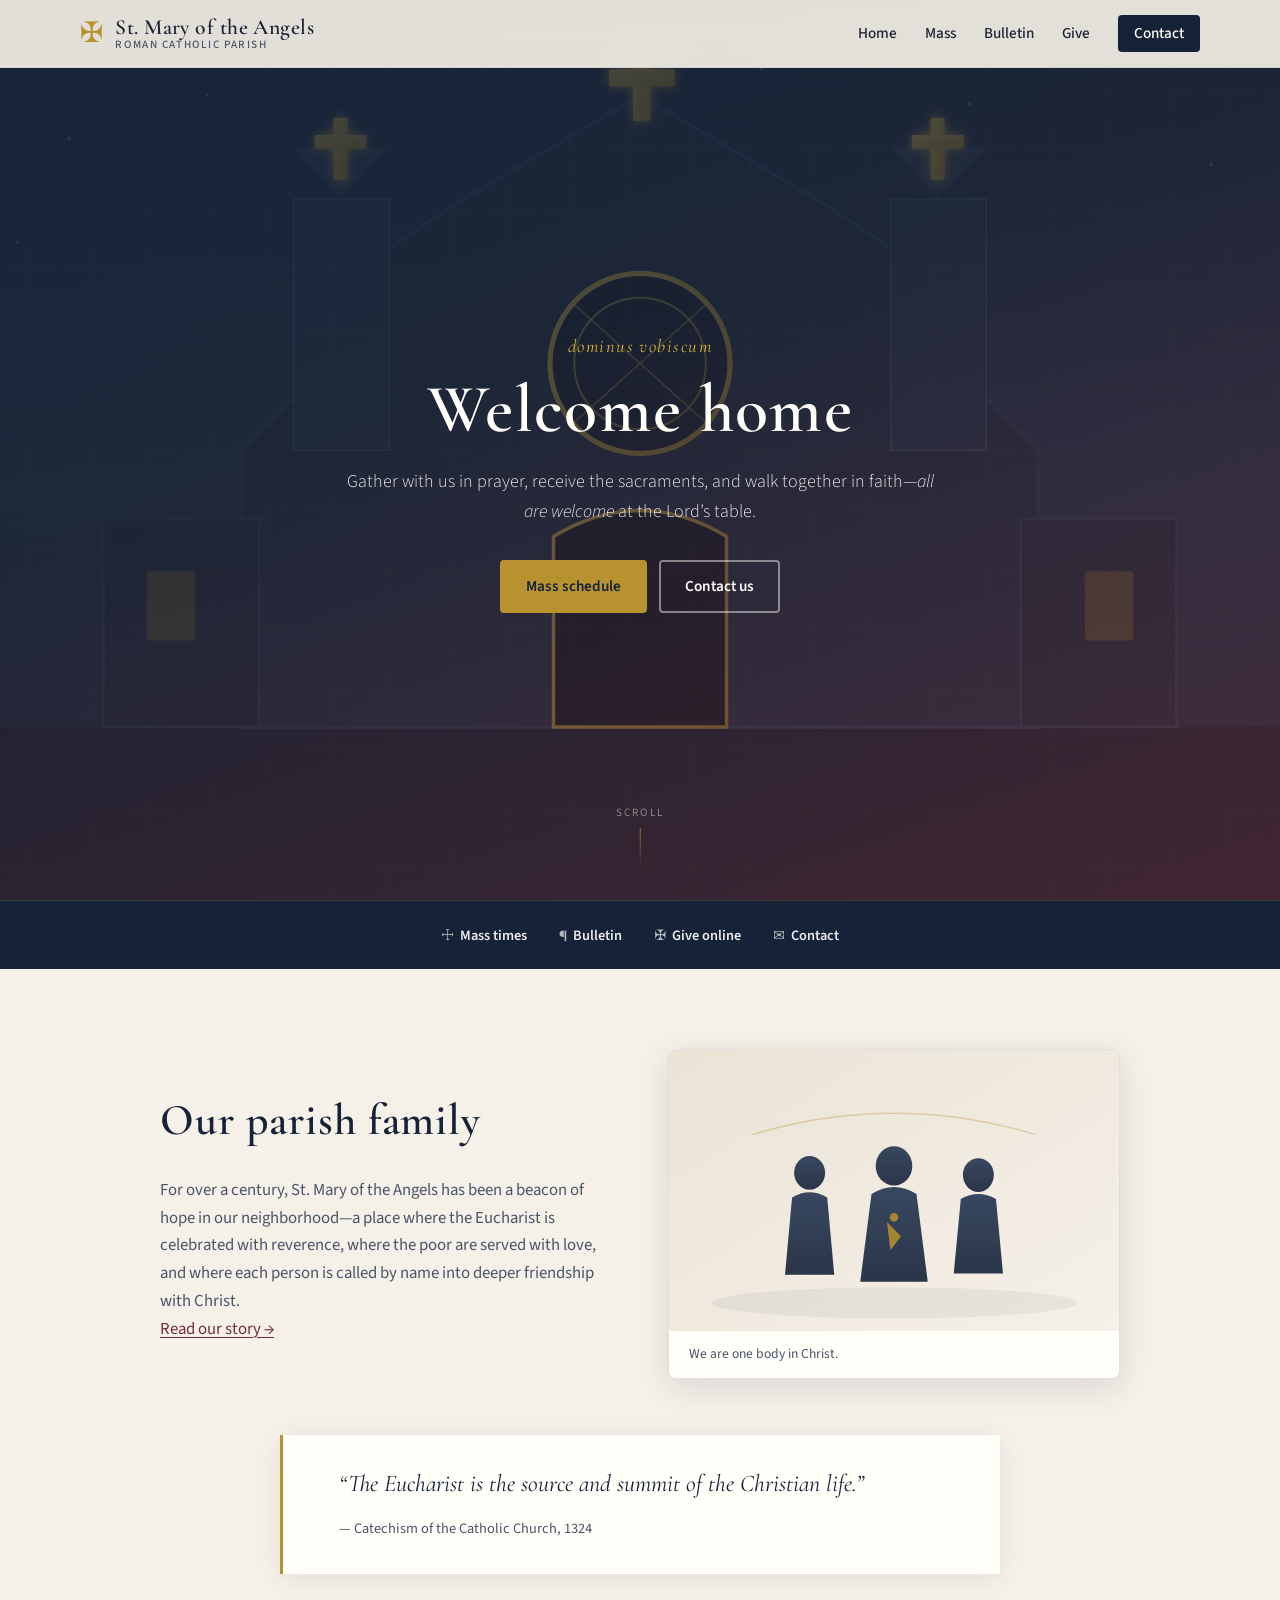
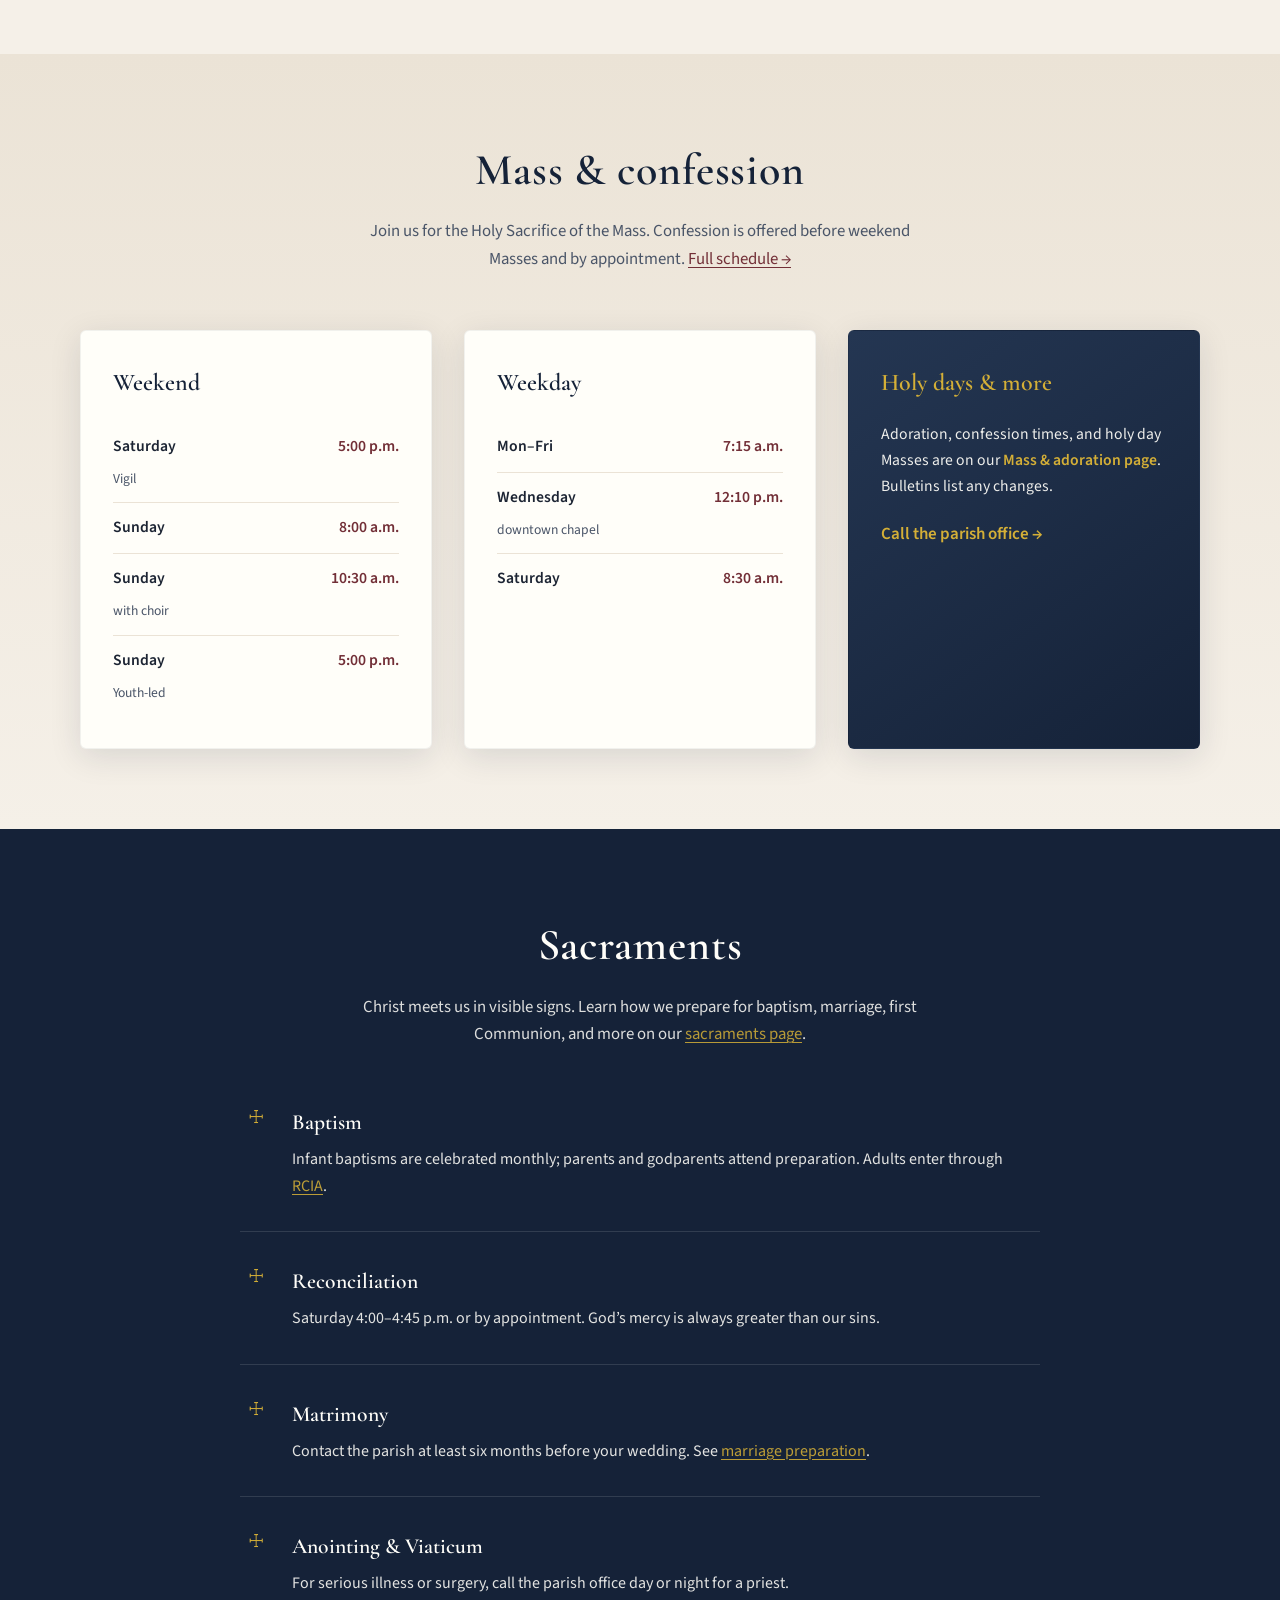
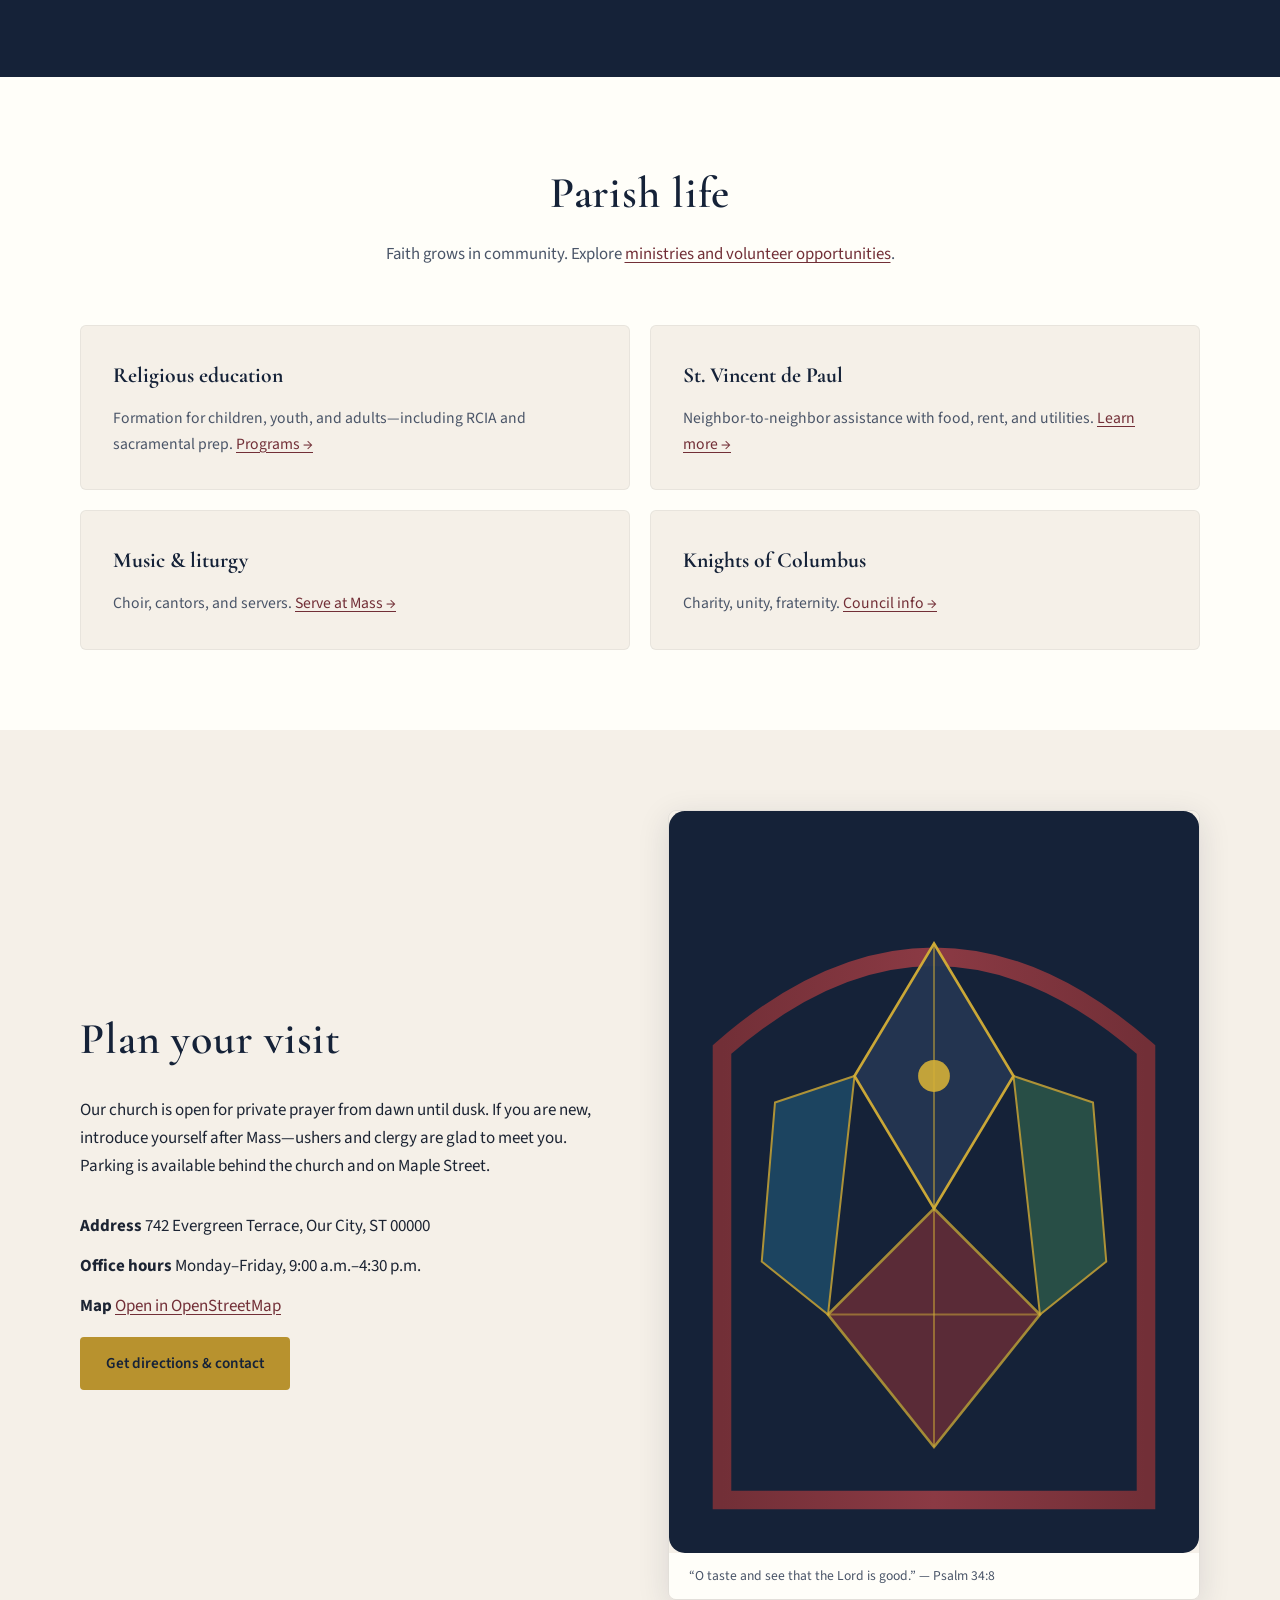
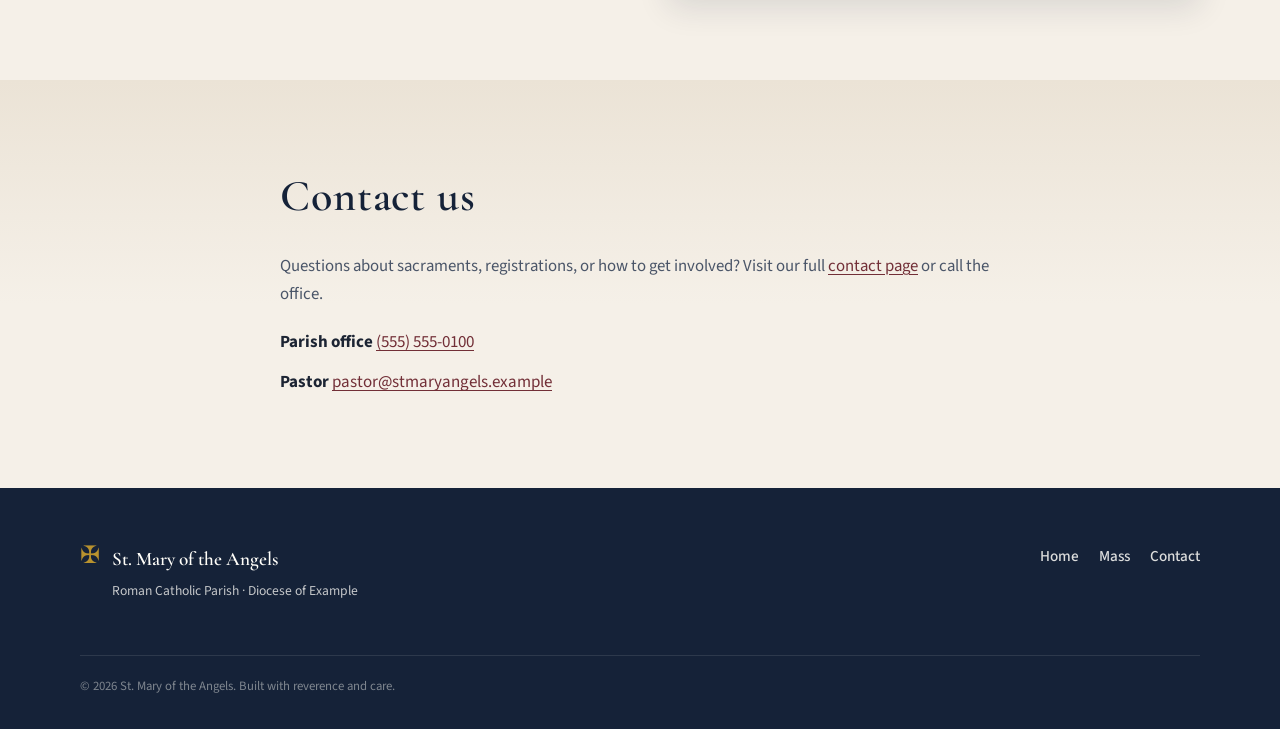
==== commit 8105d85f: "Slimmer nav and stronger mobile UX - Reduce primary nav to Home, Mass, Bulletin, Give, Contact - Tri" ====
--- a/index.html
+++ b/index.html
@@ -34,11 +34,9 @@
     <nav class="quick-links" aria-label="Popular links">
       <ul class="quick-links-inner">
         <li><a href="mass-times.html"><span class="ql-icon" aria-hidden="true">☩</span> Mass times</a></li>
-        <li><a href="bulletin.html"><span class="ql-icon" aria-hidden="true">¶</span> Parish bulletin</a></li>
-        <li><a href="donate.html"><span class="ql-icon" aria-hidden="true">✠</span> Online giving</a></li>
-        <li><a href="faith-formation.html"><span class="ql-icon" aria-hidden="true">✧</span> Faith formation</a></li>
-        <li><a href="https://www.usccb.org/prayer-and-worship/the-mass/daily-readings" rel="noopener noreferrer" target="_blank"><span class="ql-icon" aria-hidden="true">†</span> Daily readings <span class="visually-hidden">(opens new tab)</span></a></li>
-        <li><a href="https://www.vatican.va/content/vatican/en.html" rel="noopener noreferrer" target="_blank"><span class="ql-icon" aria-hidden="true">◇</span> The Vatican <span class="visually-hidden">(opens new tab)</span></a></li>
+        <li><a href="bulletin.html"><span class="ql-icon" aria-hidden="true">¶</span> Bulletin</a></li>
+        <li><a href="donate.html"><span class="ql-icon" aria-hidden="true">✠</span> Give online</a></li>
+        <li><a href="contact.html"><span class="ql-icon" aria-hidden="true">✉</span> Contact</a></li>
       </ul>
     </nav>
 
--- a/css/styles.css
+++ b/css/styles.css
@@ -24,6 +24,7 @@
   --shadow-soft: 0 4px 24px rgba(21, 34, 56, 0.08);
   --shadow-card: 0 8px 32px rgba(21, 34, 56, 0.12);
   --header-h: 4.25rem;
+  --tap-min: 2.75rem;
   --transition: 0.22s ease;
 }
 
@@ -35,6 +36,8 @@
 
 html {
   scroll-behavior: smooth;
+  -webkit-text-size-adjust: 100%;
+  text-size-adjust: 100%;
 }
 
 @media (prefers-reduced-motion: reduce) {
@@ -58,6 +61,8 @@
   line-height: 1.65;
   color: var(--color-ink);
   background-color: var(--color-bg);
+  padding-left: env(safe-area-inset-left, 0);
+  padding-right: env(safe-area-inset-right, 0);
 }
 
 .skip-link {
@@ -111,6 +116,13 @@
 
 .container.narrow {
   width: min(720px, 100% - 2.5rem);
+}
+
+@media (max-width: 480px) {
+  .container,
+  .container.narrow {
+    width: min(1120px, 100% - 1.25rem);
+  }
 }
 
 /* —— Header —— */
@@ -138,6 +150,17 @@
   height: 100%;
   width: min(1120px, 100% - 2rem);
   margin-inline: auto;
+  position: relative;
+}
+
+@media (max-width: 480px) {
+  .header-inner {
+    width: min(1120px, 100% - 1rem);
+  }
+
+  :root {
+    --header-h: 3.75rem;
+  }
 }
 
 .logo {
@@ -162,13 +185,13 @@
 
 .logo-name {
   font-family: var(--font-serif);
-  font-size: 1.35rem;
+  font-size: clamp(1.05rem, 3.5vw, 1.35rem);
   font-weight: 600;
   letter-spacing: 0.02em;
 }
 
 .logo-tag {
-  font-size: 0.7rem;
+  font-size: clamp(0.62rem, 2vw, 0.7rem);
   text-transform: uppercase;
   letter-spacing: 0.14em;
   color: var(--color-ink-muted);
@@ -245,20 +268,51 @@
 @media (max-width: 860px) {
   .nav-toggle {
     display: flex;
-    z-index: 110;
+    z-index: 120;
+    flex-shrink: 0;
+    min-width: var(--tap-min);
+    min-height: var(--tap-min);
+    margin-right: calc(-1 * var(--space-xs));
+    touch-action: manipulation;
+  }
+
+  .nav-backdrop {
+    display: block;
+    position: fixed;
+    inset: 0;
+    z-index: 105;
+    background: rgba(21, 34, 56, 0.45);
+    opacity: 0;
+    visibility: hidden;
+    transition: opacity var(--transition), visibility var(--transition);
+  }
+
+  body.nav-open .nav-backdrop {
+    opacity: 1;
+    visibility: visible;
   }
 
   .site-nav {
     position: fixed;
-    inset: 0 0 0 auto;
-    width: min(300px, 88vw);
-    max-height: 100vh;
-    padding: calc(var(--header-h) + var(--space-lg)) var(--space-lg) var(--space-lg);
+    top: 0;
+    right: 0;
+    bottom: 0;
+    left: 0;
+    width: 100%;
+    max-width: none;
+    max-height: none;
+    height: 100dvh;
+    padding: calc(var(--header-h) + env(safe-area-inset-top, 0px) + var(--space-md))
+      max(var(--space-lg), env(safe-area-inset-right, 0px))
+      max(var(--space-lg), env(safe-area-inset-bottom, 0px))
+      max(var(--space-lg), env(safe-area-inset-left, 0px));
     background: var(--color-white);
-    box-shadow: -8px 0 40px rgba(21, 34, 56, 0.15);
+    box-shadow: none;
     transform: translateX(100%);
     transition: transform var(--transition);
     overflow-y: auto;
+    -webkit-overflow-scrolling: touch;
+    z-index: 110;
   }
 
   .site-nav.is-open {
@@ -269,6 +323,8 @@
     flex-direction: column;
     align-items: stretch;
     gap: 0;
+    max-width: 28rem;
+    margin-inline: auto;
   }
 
   .nav-list li {
@@ -276,18 +332,34 @@
   }
 
   .nav-list a {
-    display: block;
-    padding: var(--space-md) 0;
+    display: flex;
+    align-items: center;
+    min-height: var(--tap-min);
+    padding: var(--space-sm) 0;
+    font-size: 1.05rem;
   }
 
   .nav-cta {
-    margin-top: var(--space-sm);
-    text-align: center;
+    margin-top: var(--space-md);
+    justify-content: center;
+    min-height: var(--tap-min);
+    padding: 0.65rem 1.25rem;
+    border-radius: 6px;
+  }
+}
+
+@media (min-width: 861px) {
+  .nav-backdrop {
+    display: none;
   }
 }
 
 body.nav-open {
   overflow: hidden;
+}
+
+.site-nav {
+  touch-action: pan-y;
 }
 
 /* —— Hero —— */
@@ -825,7 +897,7 @@
 .site-footer {
   background: var(--color-navy);
   color: rgba(255, 254, 249, 0.75);
-  padding: var(--space-xl) 0 var(--space-lg);
+  padding: var(--space-xl) 0 max(var(--space-lg), env(safe-area-inset-bottom, 0px));
   font-size: 0.95rem;
 }
 
@@ -906,7 +978,7 @@
 .quick-links {
   background: var(--color-navy);
   color: var(--color-white);
-  padding: var(--space-md) 0;
+  padding: var(--space-md) 0 max(var(--space-md), env(safe-area-inset-bottom, 0px));
   border-top: 1px solid rgba(212, 175, 55, 0.2);
 }
 
@@ -976,6 +1048,12 @@
 @media (max-width: 800px) {
   .section-welcome .welcome-split {
     grid-template-columns: 1fr;
+  }
+}
+
+@media (max-width: 480px) {
+  .section-welcome .welcome-split {
+    width: min(960px, 100% - 1.25rem);
   }
 }
 
@@ -1239,3 +1317,99 @@
   padding: 0.1em 0.35em;
   border-radius: 3px;
 }
+
+.link-grid--compact {
+  grid-template-columns: 1fr;
+  max-width: 26rem;
+  margin-inline: auto;
+}
+
+@media (min-width: 560px) {
+  .link-grid--compact {
+    grid-template-columns: repeat(2, 1fr);
+    max-width: none;
+  }
+}
+
+/* —— Mobile polish —— */
+@media (max-width: 640px) {
+  .quick-links-inner {
+    display: grid;
+    grid-template-columns: 1fr 1fr;
+    gap: var(--space-sm);
+    width: 100%;
+    max-width: none;
+    padding-left: max(var(--space-sm), env(safe-area-inset-left, 0px));
+    padding-right: max(var(--space-sm), env(safe-area-inset-right, 0px));
+  }
+
+  .quick-links a {
+    justify-content: center;
+    min-height: var(--tap-min);
+    padding: var(--space-sm);
+    border-radius: 6px;
+    background: rgba(255, 254, 249, 0.08);
+    font-size: 0.88rem;
+    text-align: center;
+  }
+
+  .quick-links .ql-icon {
+    display: none;
+  }
+}
+
+@media (max-width: 480px) {
+  .hero-scroll {
+    display: none;
+  }
+
+  .hero-actions {
+    flex-direction: column;
+    align-items: stretch;
+    width: 100%;
+    max-width: 20rem;
+    margin-inline: auto;
+  }
+
+  .hero-actions .btn {
+    width: 100%;
+    justify-content: center;
+    min-height: var(--tap-min);
+  }
+
+  .btn {
+    touch-action: manipulation;
+    min-height: var(--tap-min);
+  }
+
+  .section {
+    padding: var(--space-xl) 0;
+  }
+
+  .footer-inner {
+    flex-direction: column;
+    align-items: center;
+    text-align: center;
+  }
+
+  .footer-nav {
+    flex-direction: column;
+    align-items: center;
+    gap: var(--space-xs);
+  }
+
+  .footer-nav a {
+    min-height: var(--tap-min);
+    display: inline-flex;
+    align-items: center;
+    padding: var(--space-xs) var(--space-md);
+  }
+
+  .pullquote {
+    padding: var(--space-md);
+  }
+
+  .link-card:hover {
+    transform: none;
+  }
+}
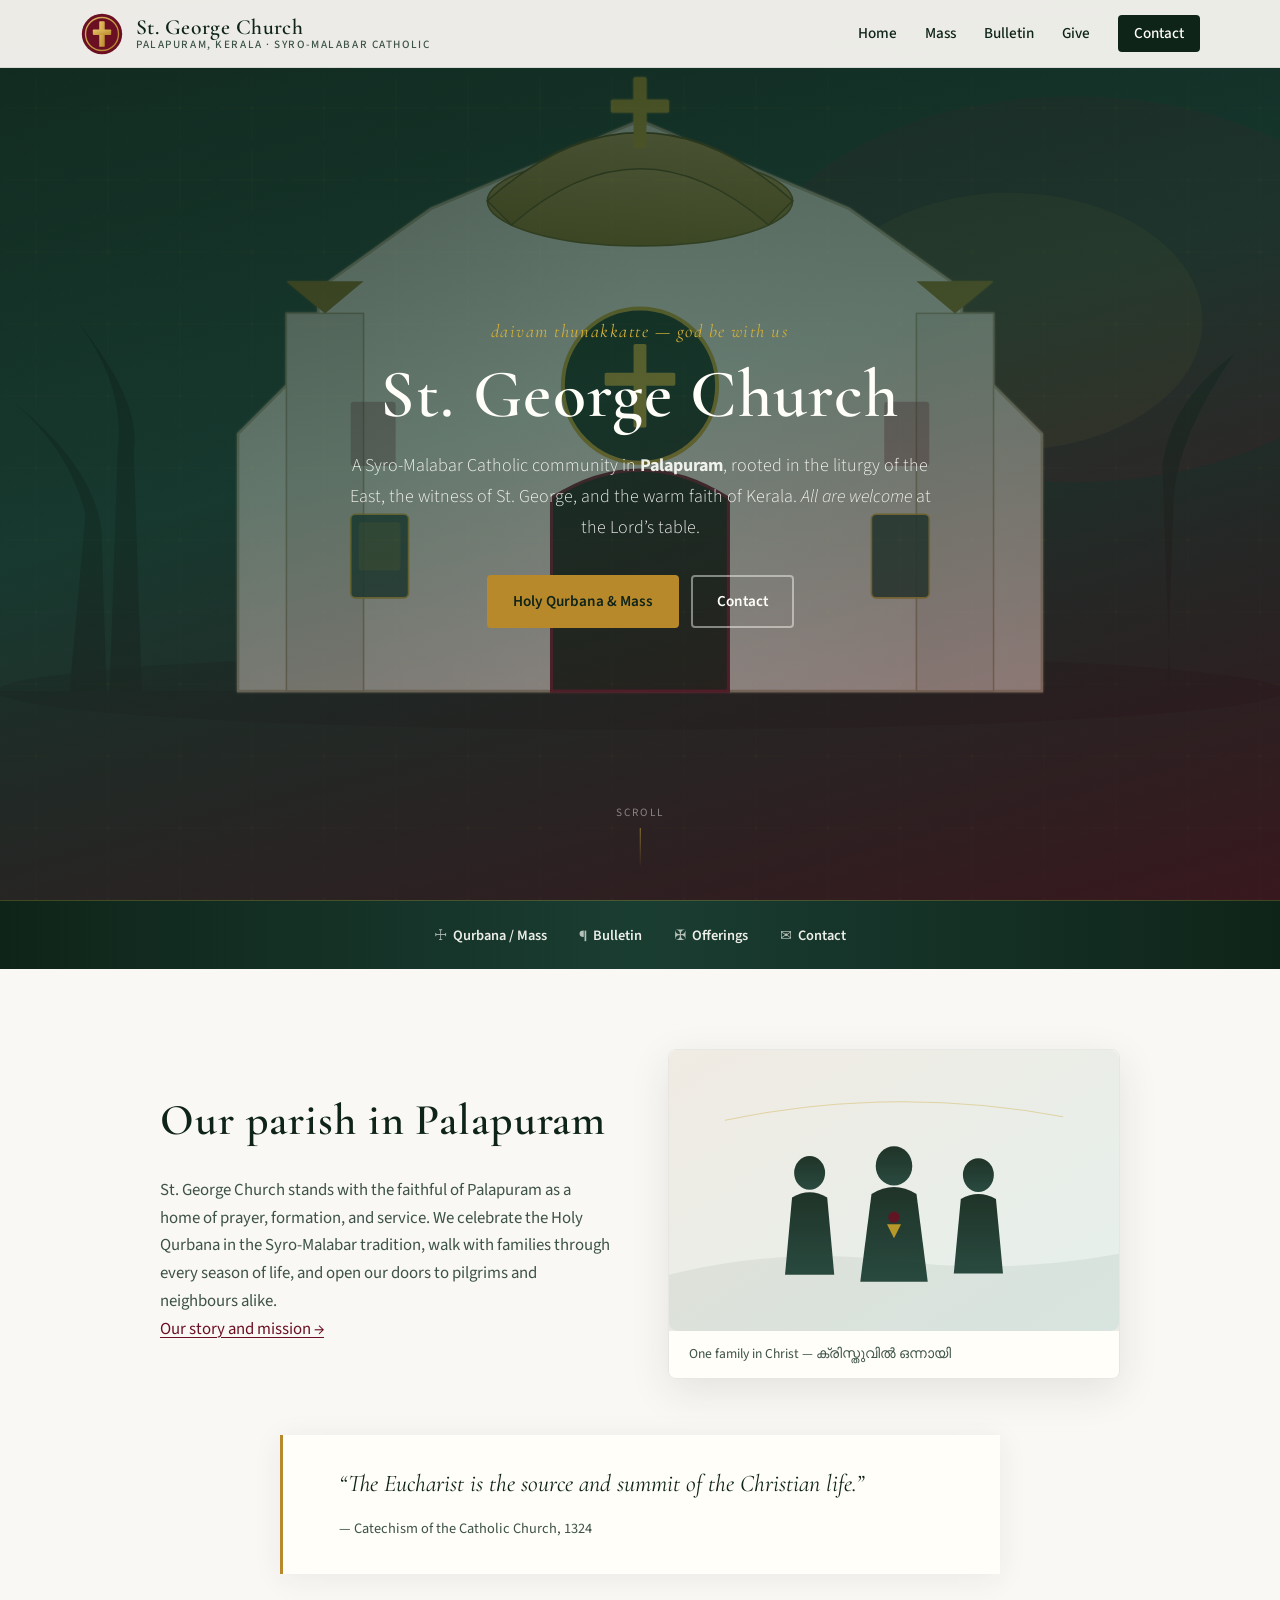
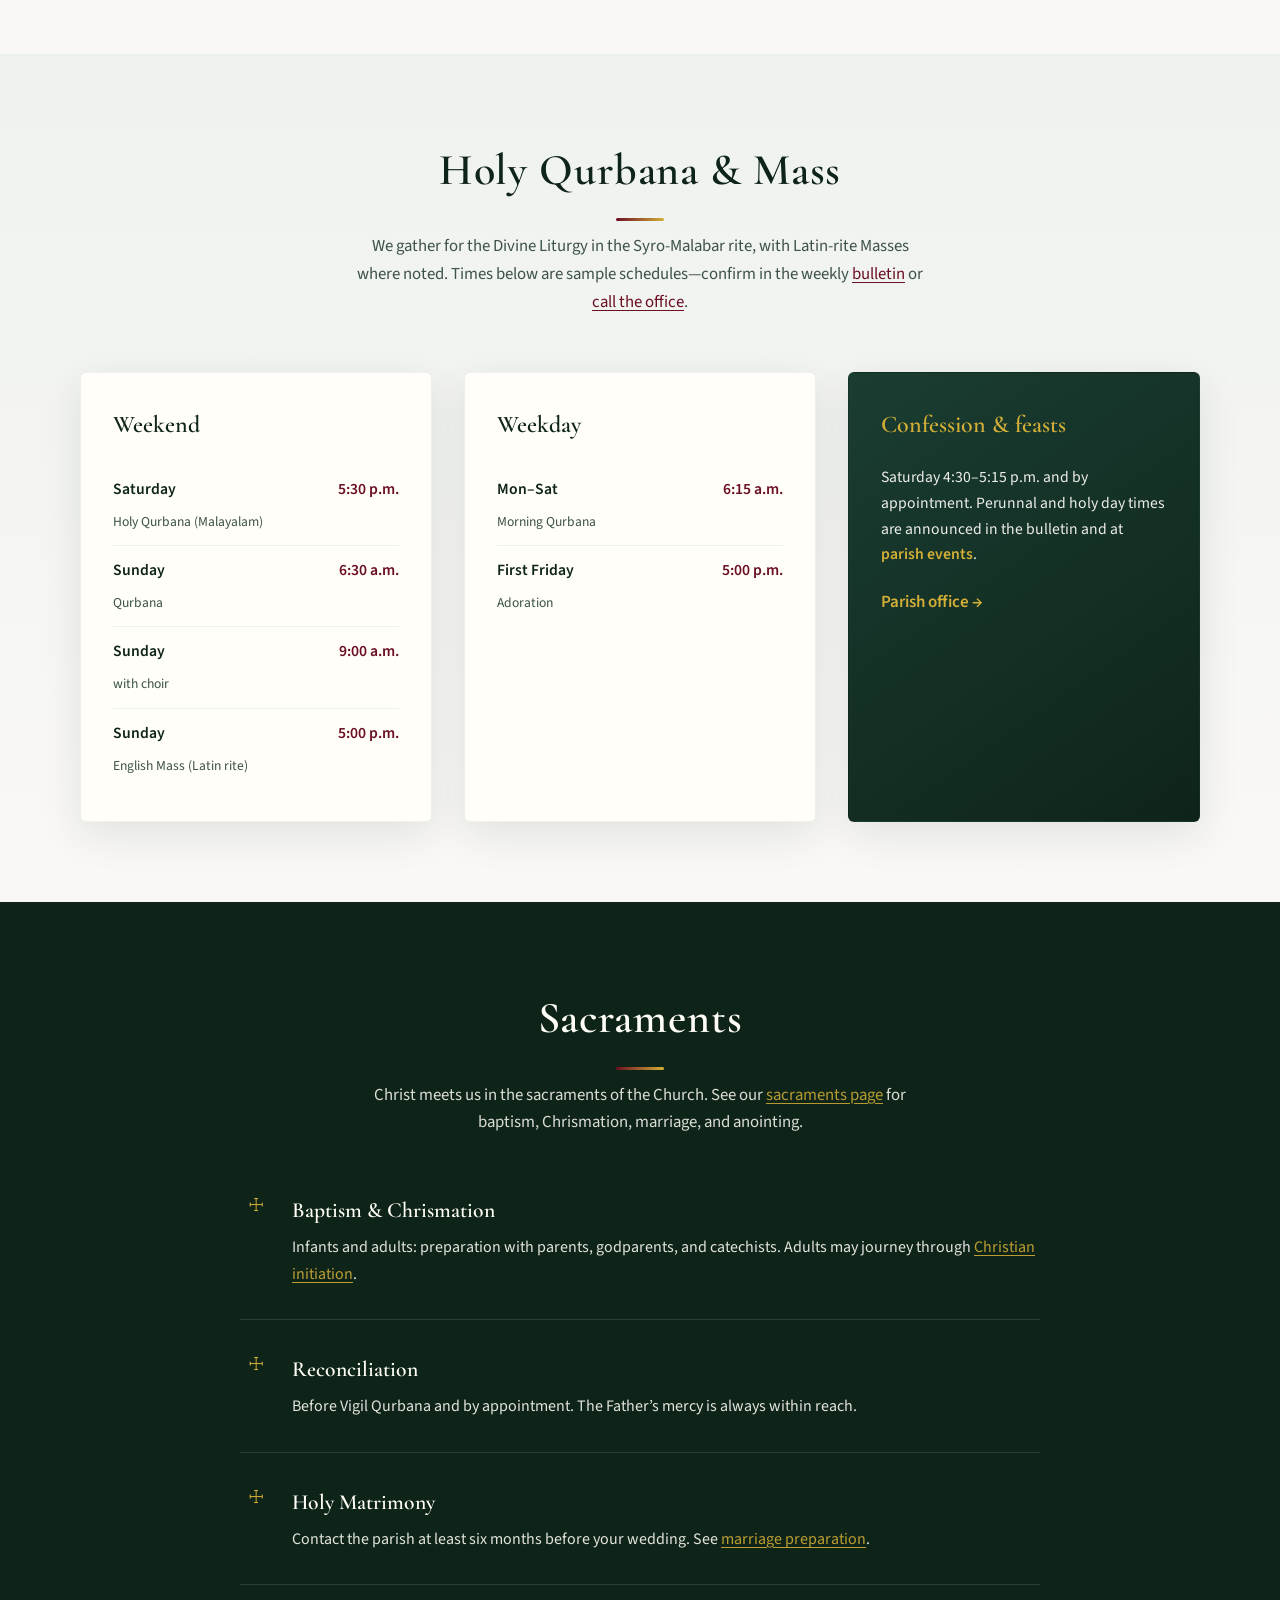
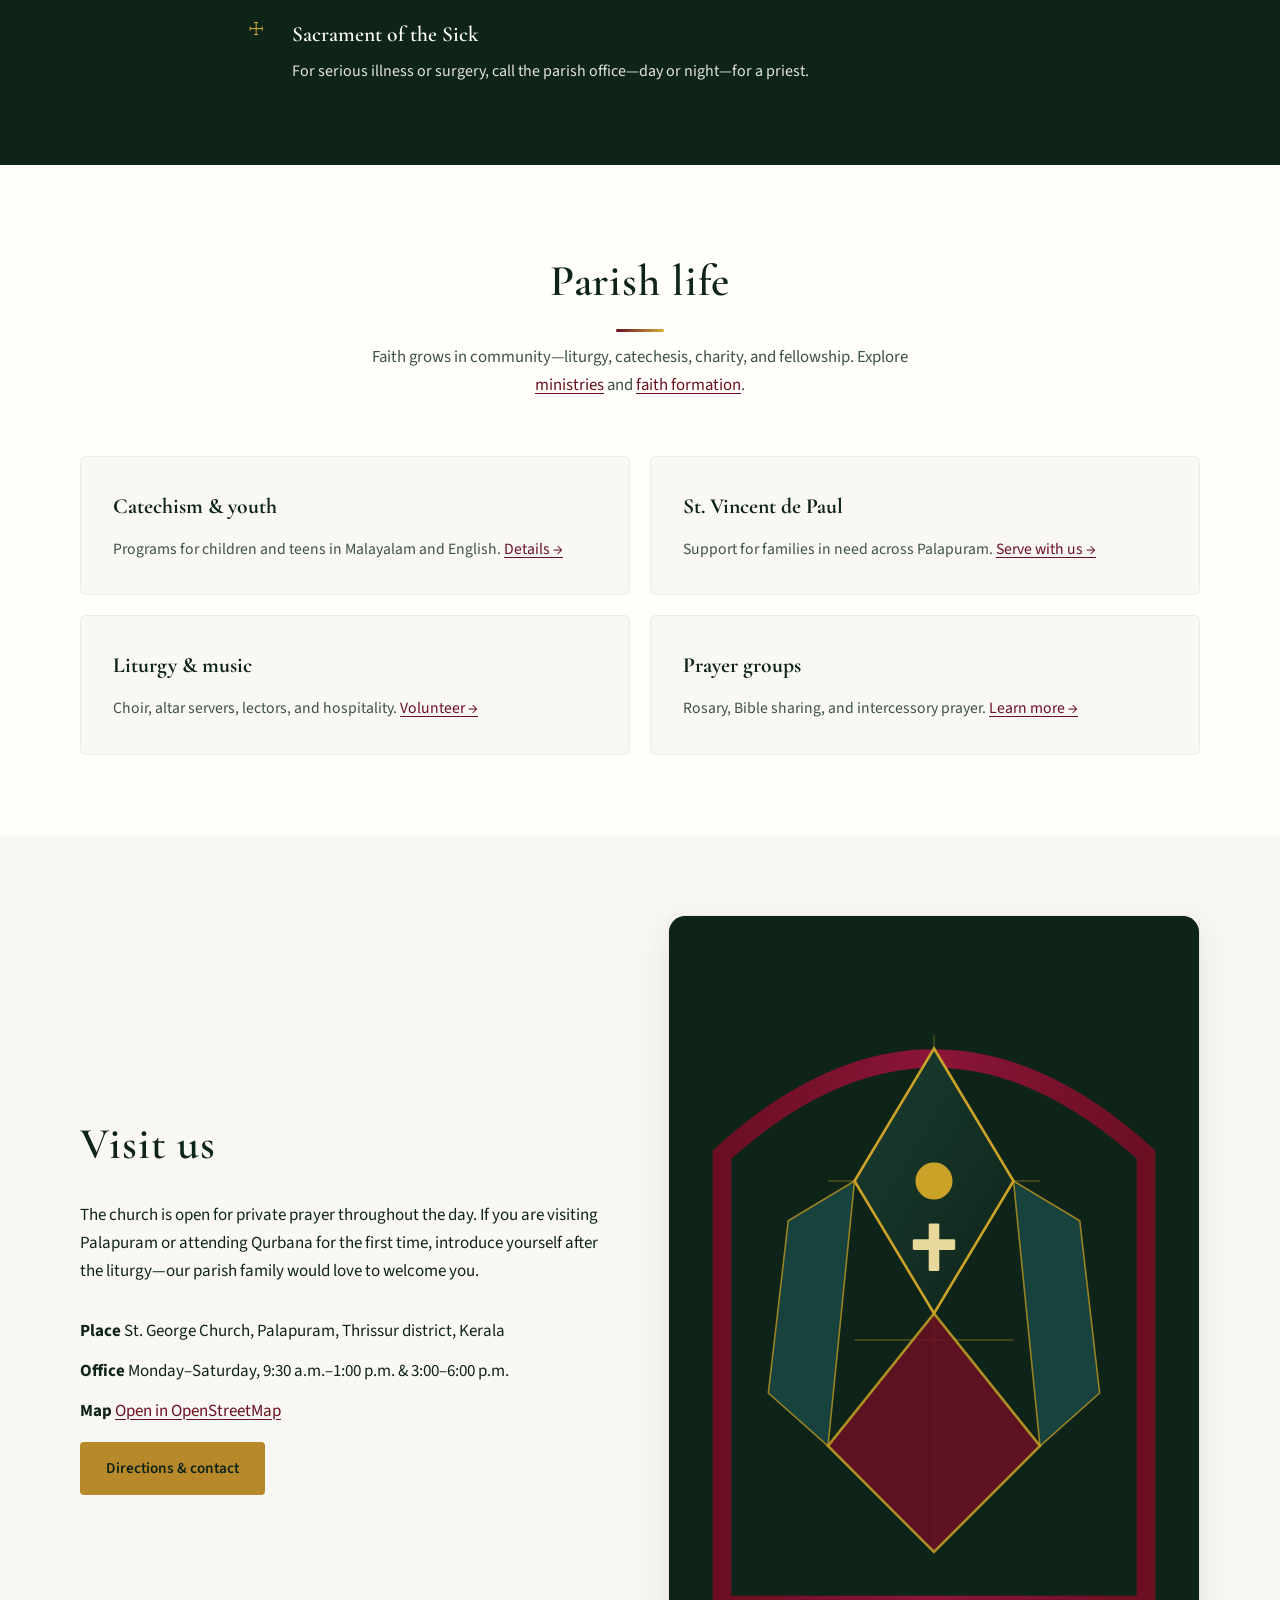
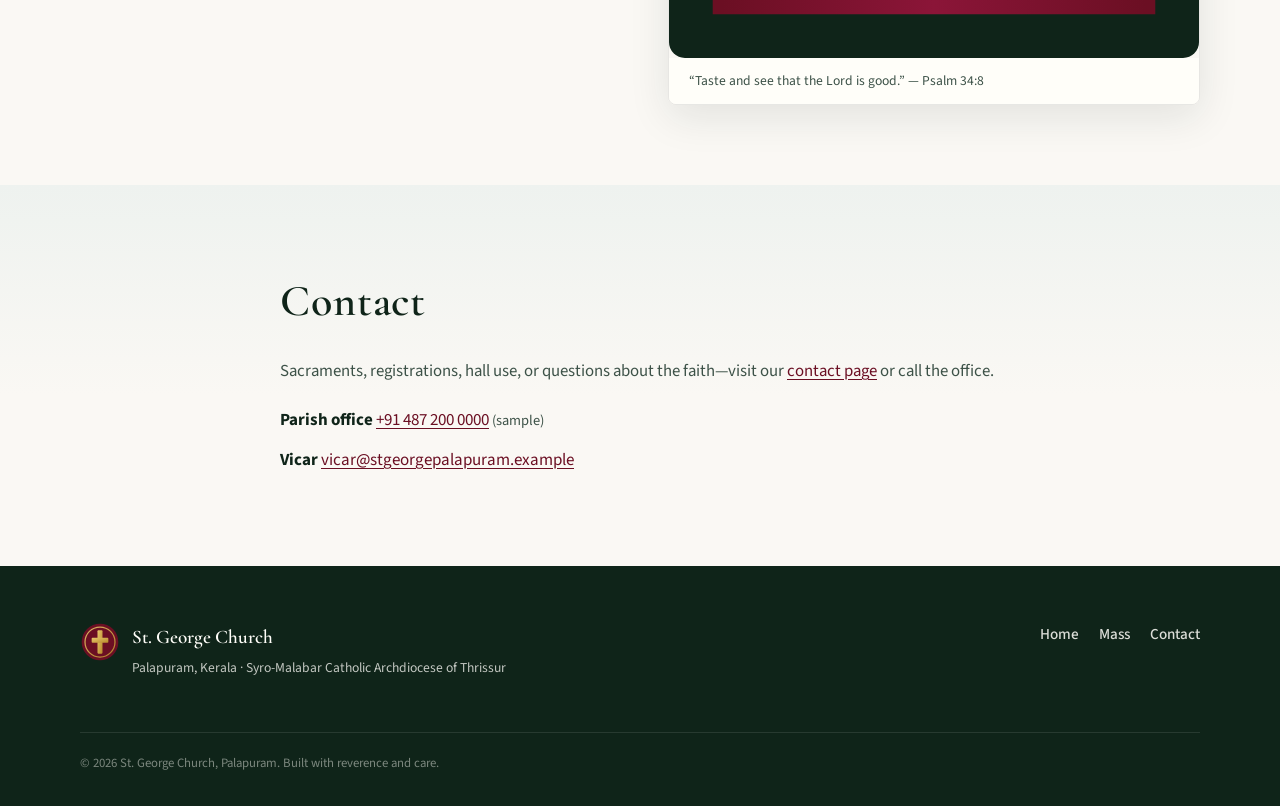
==== commit f4ed4bca: "Rebrand for St. George Church, Palapuram — Kerala Syro-Malabar theme - Rename site-wide; header/foot" ====
--- a/index.html
+++ b/index.html
@@ -3,8 +3,8 @@
 <head>
   <meta charset="UTF-8">
   <meta name="viewport" content="width=device-width, initial-scale=1.0">
-  <meta name="description" content="St. Mary of the Angels Catholic Parish — Mass times, sacraments, faith formation, and community in Christ.">
-  <title>St. Mary of the Angels | Catholic Parish</title>
+  <meta name="description" content="St. George Church, Palapuram — Syro-Malabar Catholic parish in Kerala. Mass times, bulletin, and parish life.">
+  <title>St. George Church, Palapuram | Syro-Malabar Catholic Parish</title>
   <link rel="preconnect" href="https://fonts.googleapis.com">
   <link rel="preconnect" href="https://fonts.gstatic.com" crossorigin>
   <link href="https://fonts.googleapis.com/css2?family=Cormorant+Garamond:ital,wght@0,400;0,600;0,700;1,400&family=Source+Sans+3:wght@300;400;500;600&display=swap" rel="stylesheet">
@@ -17,12 +17,12 @@
     <section class="hero hero--image" aria-labelledby="hero-title">
       <div class="hero-bg" aria-hidden="true"></div>
       <div class="hero-content">
-        <p class="hero-eyebrow">Dominus vobiscum</p>
-        <h1 id="hero-title" class="hero-title">Welcome home</h1>
-        <p class="hero-lead">Gather with us in prayer, receive the sacraments, and walk together in faith—<em>all are welcome</em> at the Lord’s table.</p>
+        <p class="hero-eyebrow">Daivam thunakkatte — God be with us</p>
+        <h1 id="hero-title" class="hero-title">St. George Church</h1>
+        <p class="hero-lead">A Syro-Malabar Catholic community in <strong>Palapuram</strong>, rooted in the liturgy of the East, the witness of St. George, and the warm faith of Kerala. <em>All are welcome</em> at the Lord’s table.</p>
         <div class="hero-actions">
-          <a class="btn btn-primary" href="mass-times.html">Mass schedule</a>
-          <a class="btn btn-ghost" href="contact.html">Contact us</a>
+          <a class="btn btn-primary" href="mass-times.html">Holy Qurbana &amp; Mass</a>
+          <a class="btn btn-ghost" href="contact.html">Contact</a>
         </div>
       </div>
       <div class="hero-scroll" aria-hidden="true">
@@ -33,9 +33,9 @@
 
     <nav class="quick-links" aria-label="Popular links">
       <ul class="quick-links-inner">
-        <li><a href="mass-times.html"><span class="ql-icon" aria-hidden="true">☩</span> Mass times</a></li>
+        <li><a href="mass-times.html"><span class="ql-icon" aria-hidden="true">☩</span> Qurbana / Mass</a></li>
         <li><a href="bulletin.html"><span class="ql-icon" aria-hidden="true">¶</span> Bulletin</a></li>
-        <li><a href="donate.html"><span class="ql-icon" aria-hidden="true">✠</span> Give online</a></li>
+        <li><a href="donate.html"><span class="ql-icon" aria-hidden="true">✠</span> Offerings</a></li>
         <li><a href="contact.html"><span class="ql-icon" aria-hidden="true">✉</span> Contact</a></li>
       </ul>
     </nav>
@@ -43,13 +43,13 @@
     <section class="section section-welcome" id="welcome" aria-labelledby="welcome-title">
       <div class="welcome-split">
         <div>
-          <h2 id="welcome-title" class="section-title">Our parish family</h2>
-          <p class="section-intro">For over a century, St. Mary of the Angels has been a beacon of hope in our neighborhood—a place where the Eucharist is celebrated with reverence, where the poor are served with love, and where each person is called by name into deeper friendship with Christ.</p>
-          <p class="section-intro"><a href="about.html">Read our story →</a></p>
+          <h2 id="welcome-title" class="section-title">Our parish in Palapuram</h2>
+          <p class="section-intro">St. George Church stands with the faithful of Palapuram as a home of prayer, formation, and service. We celebrate the Holy Qurbana in the Syro-Malabar tradition, walk with families through every season of life, and open our doors to pilgrims and neighbours alike.</p>
+          <p class="section-intro"><a href="about.html">Our story and mission →</a></p>
         </div>
         <figure class="media-figure">
-          <img src="images/welcome-gathering.svg" width="640" height="400" alt="Stylized illustration of people gathered in community" loading="lazy">
-          <figcaption>We are one body in Christ.</figcaption>
+          <img src="images/welcome-gathering.svg" width="640" height="400" alt="Illustration of parish community gathered together" loading="lazy">
+          <figcaption>One family in Christ — <span lang="ml">ക്രിസ്തുവിൽ ഒന്നായി</span></figcaption>
         </figure>
       </div>
       <div class="container narrow" style="margin-top: var(--space-xl);">
@@ -63,31 +63,30 @@
     <section class="section section-mass" id="mass" aria-labelledby="mass-title">
       <div class="container">
         <div class="section-head">
-          <h2 id="mass-title" class="section-title">Mass &amp; confession</h2>
-          <p class="section-deck">Join us for the Holy Sacrifice of the Mass. Confession is offered before weekend Masses and by appointment. <a href="mass-times.html">Full schedule →</a></p>
+          <h2 id="mass-title" class="section-title">Holy Qurbana &amp; Mass</h2>
+          <p class="section-deck">We gather for the Divine Liturgy in the Syro-Malabar rite, with Latin-rite Masses where noted. Times below are sample schedules—confirm in the weekly <a href="bulletin.html">bulletin</a> or <a href="contact.html">call the office</a>.</p>
         </div>
         <div class="card-grid">
           <article class="card card-schedule">
             <h3 class="card-title">Weekend</h3>
             <ul class="schedule-list">
-              <li><span class="day">Saturday</span> <span class="time">5:00 p.m.</span> <span class="note">Vigil</span></li>
-              <li><span class="day">Sunday</span> <span class="time">8:00 a.m.</span></li>
-              <li><span class="day">Sunday</span> <span class="time">10:30 a.m.</span> <span class="note">with choir</span></li>
-              <li><span class="day">Sunday</span> <span class="time">5:00 p.m.</span> <span class="note">Youth-led</span></li>
+              <li><span class="day">Saturday</span> <span class="time">5:30 p.m.</span> <span class="note">Holy Qurbana (Malayalam)</span></li>
+              <li><span class="day">Sunday</span> <span class="time">6:30 a.m.</span> <span class="note">Qurbana</span></li>
+              <li><span class="day">Sunday</span> <span class="time">9:00 a.m.</span> <span class="note">with choir</span></li>
+              <li><span class="day">Sunday</span> <span class="time">5:00 p.m.</span> <span class="note">English Mass (Latin rite)</span></li>
             </ul>
           </article>
           <article class="card card-schedule">
             <h3 class="card-title">Weekday</h3>
             <ul class="schedule-list">
-              <li><span class="day">Mon–Fri</span> <span class="time">7:15 a.m.</span></li>
-              <li><span class="day">Wednesday</span> <span class="time">12:10 p.m.</span> <span class="note">downtown chapel</span></li>
-              <li><span class="day">Saturday</span> <span class="time">8:30 a.m.</span></li>
+              <li><span class="day">Mon–Sat</span> <span class="time">6:15 a.m.</span> <span class="note">Morning Qurbana</span></li>
+              <li><span class="day">First Friday</span> <span class="time">5:00 p.m.</span> <span class="note">Adoration</span></li>
             </ul>
           </article>
           <article class="card card-highlight">
-            <h3 class="card-title">Holy days &amp; more</h3>
-            <p>Adoration, confession times, and holy day Masses are on our <a class="text-link" href="mass-times.html">Mass &amp; adoration page</a>. Bulletins list any changes.</p>
-            <a class="text-link" href="contact.html">Call the parish office →</a>
+            <h3 class="card-title">Confession &amp; feasts</h3>
+            <p>Saturday 4:30–5:15 p.m. and by appointment. Perunnal and holy day times are announced in the bulletin and at <a class="text-link" href="events.html">parish events</a>.</p>
+            <a class="text-link" href="contact.html">Parish office →</a>
           </article>
         </div>
       </div>
@@ -97,35 +96,35 @@
       <div class="container">
         <div class="section-head">
           <h2 id="sacraments-title" class="section-title">Sacraments</h2>
-          <p class="section-deck">Christ meets us in visible signs. Learn how we prepare for baptism, marriage, first Communion, and more on our <a href="sacraments.html">sacraments page</a>.</p>
+          <p class="section-deck">Christ meets us in the sacraments of the Church. See our <a href="sacraments.html">sacraments page</a> for baptism, Chrismation, marriage, and anointing.</p>
         </div>
         <ul class="sacrament-list">
           <li class="sacrament-item">
             <span class="sacrament-icon" aria-hidden="true">☩</span>
             <div>
-              <h3>Baptism</h3>
-              <p>Infant baptisms are celebrated monthly; parents and godparents attend preparation. Adults enter through <a href="faith-formation.html#rcia">RCIA</a>.</p>
+              <h3>Baptism &amp; Chrismation</h3>
+              <p>Infants and adults: preparation with parents, godparents, and catechists. Adults may journey through <a href="faith-formation.html#rcia">Christian initiation</a>.</p>
             </div>
           </li>
           <li class="sacrament-item">
             <span class="sacrament-icon" aria-hidden="true">☩</span>
             <div>
               <h3>Reconciliation</h3>
-              <p>Saturday 4:00–4:45 p.m. or by appointment. God’s mercy is always greater than our sins.</p>
+              <p>Before Vigil Qurbana and by appointment. The Father’s mercy is always within reach.</p>
             </div>
           </li>
           <li class="sacrament-item">
             <span class="sacrament-icon" aria-hidden="true">☩</span>
             <div>
-              <h3>Matrimony</h3>
+              <h3>Holy Matrimony</h3>
               <p>Contact the parish at least six months before your wedding. See <a href="sacraments.html#marriage">marriage preparation</a>.</p>
             </div>
           </li>
           <li class="sacrament-item">
             <span class="sacrament-icon" aria-hidden="true">☩</span>
             <div>
-              <h3>Anointing &amp; Viaticum</h3>
-              <p>For serious illness or surgery, call the parish office day or night for a priest.</p>
+              <h3>Sacrament of the Sick</h3>
+              <p>For serious illness or surgery, call the parish office—day or night—for a priest.</p>
             </div>
           </li>
         </ul>
@@ -136,24 +135,24 @@
       <div class="container">
         <div class="section-head">
           <h2 id="ministries-title" class="section-title">Parish life</h2>
-          <p class="section-deck">Faith grows in community. Explore <a href="ministries.html">ministries and volunteer opportunities</a>.</p>
+          <p class="section-deck">Faith grows in community—liturgy, catechesis, charity, and fellowship. Explore <a href="ministries.html">ministries</a> and <a href="faith-formation.html">faith formation</a>.</p>
         </div>
         <div class="ministry-grid">
           <article class="ministry-card">
-            <h3>Religious education</h3>
-            <p>Formation for children, youth, and adults—including RCIA and sacramental prep. <a href="faith-formation.html">Programs →</a></p>
+            <h3>Catechism &amp; youth</h3>
+            <p>Programs for children and teens in Malayalam and English. <a href="faith-formation.html">Details →</a></p>
           </article>
           <article class="ministry-card">
             <h3>St. Vincent de Paul</h3>
-            <p>Neighbor-to-neighbor assistance with food, rent, and utilities. <a href="ministries.html#outreach">Learn more →</a></p>
+            <p>Support for families in need across Palapuram. <a href="ministries.html#outreach">Serve with us →</a></p>
           </article>
           <article class="ministry-card">
-            <h3>Music &amp; liturgy</h3>
-            <p>Choir, cantors, and servers. <a href="ministries.html#liturgy">Serve at Mass →</a></p>
+            <h3>Liturgy &amp; music</h3>
+            <p>Choir, altar servers, lectors, and hospitality. <a href="ministries.html#liturgy">Volunteer →</a></p>
           </article>
           <article class="ministry-card">
-            <h3>Knights of Columbus</h3>
-            <p>Charity, unity, fraternity. <a href="ministries.html#fraternal">Council info →</a></p>
+            <h3>Prayer groups</h3>
+            <p>Rosary, Bible sharing, and intercessory prayer. <a href="ministries.html">Learn more →</a></p>
           </article>
         </div>
       </div>
@@ -162,29 +161,29 @@
     <section class="section section-visit" id="visit" aria-labelledby="visit-title">
       <div class="container split">
         <div class="visit-text">
-          <h2 id="visit-title" class="section-title">Plan your visit</h2>
-          <p>Our church is open for private prayer from dawn until dusk. If you are new, introduce yourself after Mass—ushers and clergy are glad to meet you. Parking is available behind the church and on Maple Street.</p>
+          <h2 id="visit-title" class="section-title">Visit us</h2>
+          <p>The church is open for private prayer throughout the day. If you are visiting Palapuram or attending Qurbana for the first time, introduce yourself after the liturgy—our parish family would love to welcome you.</p>
           <ul class="visit-details">
-            <li><strong>Address</strong> 742 Evergreen Terrace, Our City, ST 00000</li>
-            <li><strong>Office hours</strong> Monday–Friday, 9:00 a.m.–4:30 p.m.</li>
-            <li><strong>Map</strong> <a href="https://www.openstreetmap.org/search?query=742%20Evergreen%20Terrace" rel="noopener noreferrer" target="_blank">Open in OpenStreetMap <span class="visually-hidden">(opens new tab)</span></a></li>
+            <li><strong>Place</strong> St. George Church, Palapuram, Thrissur district, Kerala</li>
+            <li><strong>Office</strong> Monday–Saturday, 9:30 a.m.–1:00 p.m. &amp; 3:00–6:00 p.m.</li>
+            <li><strong>Map</strong> <a href="https://www.openstreetmap.org/search?query=Palapuram%20Thrissur%20Kerala" rel="noopener noreferrer" target="_blank">Open in OpenStreetMap <span class="visually-hidden">(opens new tab)</span></a></li>
           </ul>
-          <p><a class="btn btn-primary" href="contact.html">Get directions &amp; contact</a></p>
+          <p><a class="btn btn-primary" href="contact.html">Directions &amp; contact</a></p>
         </div>
         <figure class="media-figure visit-map">
-          <img src="images/stained-glass.svg" width="400" height="560" alt="Decorative stained glass arch illustration" loading="lazy">
-          <figcaption>“O taste and see that the Lord is good.” — Psalm 34:8</figcaption>
+          <img src="images/stained-glass.svg" width="400" height="560" alt="Decorative arch with cross motif" loading="lazy">
+          <figcaption>“Taste and see that the Lord is good.” — Psalm 34:8</figcaption>
         </figure>
       </div>
     </section>
 
     <section class="section section-contact" id="contact" aria-labelledby="contact-title">
       <div class="container narrow">
-        <h2 id="contact-title" class="section-title">Contact us</h2>
-        <p class="section-intro">Questions about sacraments, registrations, or how to get involved? Visit our full <a href="contact.html">contact page</a> or call the office.</p>
+        <h2 id="contact-title" class="section-title">Contact</h2>
+        <p class="section-intro">Sacraments, registrations, hall use, or questions about the faith—visit our <a href="contact.html">contact page</a> or call the office.</p>
         <div class="contact-direct" style="margin-top: var(--space-md); border: none; padding: 0;">
-          <p><strong>Parish office</strong> <a href="tel:+15555550100">(555) 555-0100</a></p>
-          <p><strong>Pastor</strong> <a href="mailto:pastor@stmaryangels.example">pastor@stmaryangels.example</a></p>
+          <p><strong>Parish office</strong> <a href="tel:+914872000000">+91 487 200 0000</a> <span class="contact-note">(sample)</span></p>
+          <p><strong>Vicar</strong> <a href="mailto:vicar@stgeorgepalapuram.example">vicar@stgeorgepalapuram.example</a></p>
         </div>
       </div>
     </section>
--- a/css/styles.css
+++ b/css/styles.css
@@ -1,17 +1,18 @@
-/* St. Mary of the Angels — parish site
-   Palette: midnight blue, warm gold, cream, restrained burgundy */
+/* St. George Church, Palapuram — Syro-Malabar Catholic parish
+   Kerala-inspired: deep forest, temple gold, crimson accent */
 
 :root {
-  --color-bg: #f5f0e8;
-  --color-bg-deep: #ebe3d6;
-  --color-ink: #1c2433;
-  --color-ink-muted: #4a5568;
-  --color-navy: #152238;
-  --color-navy-soft: #243652;
-  --color-gold: #b8922e;
+  --color-bg: #faf8f4;
+  --color-bg-deep: #eef2ef;
+  --color-ink: #0f2419;
+  --color-ink-muted: #3d5248;
+  --color-navy: #0f2419;
+  --color-navy-soft: #1a3d32;
+  --color-gold: #b8892a;
   --color-gold-bright: #d4af37;
-  --color-burgundy: #722f37;
+  --color-burgundy: #6b0f23;
   --color-white: #fffef9;
+  --color-mint-tint: rgba(26, 61, 50, 0.06);
   --font-serif: "Cormorant Garamond", Georgia, "Times New Roman", serif;
   --font-sans: "Source Sans 3", system-ui, sans-serif;
   --space-xs: 0.35rem;
@@ -21,8 +22,8 @@
   --space-xl: 3.5rem;
   --space-2xl: 5rem;
   --radius: 4px;
-  --shadow-soft: 0 4px 24px rgba(21, 34, 56, 0.08);
-  --shadow-card: 0 8px 32px rgba(21, 34, 56, 0.12);
+  --shadow-soft: 0 4px 28px rgba(15, 36, 41, 0.07);
+  --shadow-card: 0 12px 40px rgba(15, 36, 41, 0.1);
   --header-h: 4.25rem;
   --tap-min: 2.75rem;
   --transition: 0.22s ease;
@@ -65,6 +66,17 @@
   padding-right: env(safe-area-inset-right, 0);
 }
 
+body::before {
+  content: "";
+  position: fixed;
+  inset: 0;
+  z-index: -1;
+  pointer-events: none;
+  opacity: 0.4;
+  background-image: radial-gradient(circle at 20% 0%, rgba(26, 61, 50, 0.08) 0%, transparent 45%),
+    radial-gradient(circle at 80% 100%, rgba(107, 15, 35, 0.04) 0%, transparent 40%);
+}
+
 .skip-link {
   position: absolute;
   top: -100%;
@@ -133,9 +145,9 @@
   right: 0;
   z-index: 100;
   height: var(--header-h);
-  background: rgba(245, 240, 232, 0.92);
-  backdrop-filter: blur(12px);
-  border-bottom: 1px solid rgba(21, 34, 56, 0.06);
+  background: rgba(250, 248, 244, 0.94);
+  backdrop-filter: blur(14px);
+  border-bottom: 1px solid rgba(26, 61, 50, 0.1);
   transition: box-shadow var(--transition);
 }
 
@@ -172,9 +184,19 @@
 }
 
 .logo-mark {
-  font-size: 1.75rem;
-  color: var(--color-gold);
-  line-height: 1;
+  display: flex;
+  align-items: center;
+  justify-content: center;
+  flex-shrink: 0;
+  width: 44px;
+  height: 44px;
+}
+
+.logo-mark img {
+  width: 44px;
+  height: 44px;
+  display: block;
+  object-fit: contain;
 }
 
 .logo-text {
@@ -215,7 +237,7 @@
   display: block;
   width: 22px;
   height: 2px;
-  background: var(--color-navy);
+  background: var(--color-navy-soft);
   margin-inline: auto;
   transition: transform var(--transition), opacity var(--transition);
 }
@@ -281,7 +303,7 @@
     position: fixed;
     inset: 0;
     z-index: 105;
-    background: rgba(21, 34, 56, 0.45);
+    background: rgba(15, 36, 41, 0.5);
     opacity: 0;
     visibility: hidden;
     transition: opacity var(--transition), visibility var(--transition);
@@ -381,13 +403,13 @@
   z-index: 0;
   background:
     linear-gradient(
-      160deg,
-      rgba(21, 34, 56, 0.88) 0%,
-      rgba(28, 36, 51, 0.82) 45%,
-      rgba(114, 47, 55, 0.45) 100%
+      165deg,
+      rgba(15, 36, 25, 0.9) 0%,
+      rgba(26, 61, 50, 0.82) 42%,
+      rgba(107, 15, 35, 0.55) 100%
     ),
-    radial-gradient(ellipse 80% 60% at 50% 20%, rgba(212, 175, 55, 0.15), transparent 55%),
-    var(--color-navy);
+    radial-gradient(ellipse 90% 70% at 70% 15%, rgba(212, 175, 55, 0.12), transparent 50%),
+    var(--color-navy-soft);
   background-size: 100% 100%, 100% 100%, auto;
 }
 
@@ -395,8 +417,8 @@
   content: "";
   position: absolute;
   inset: 0;
-  opacity: 0.07;
-  background-image: url("data:image/svg+xml,%3Csvg width='60' height='60' viewBox='0 0 60 60' xmlns='http://www.w3.org/2000/svg'%3E%3Cpath d='M30 5v50M5 30h50' stroke='%23d4af37' stroke-width='0.5' fill='none'/%3E%3C/svg%3E");
+  opacity: 0.06;
+  background-image: url("data:image/svg+xml,%3Csvg width='72' height='72' viewBox='0 0 72 72' xmlns='http://www.w3.org/2000/svg'%3E%3Cpath d='M36 4v64M4 36h64' stroke='%23d4af37' stroke-width='0.4' fill='none'/%3E%3Ccircle cx='36' cy='36' r='2' fill='%23d4af37' opacity='0.5'/%3E%3C/svg%3E");
 }
 
 .hero-content {
@@ -568,7 +590,20 @@
 }
 
 .section-head .section-title {
+  position: relative;
+  display: inline-block;
+  width: 100%;
   margin-bottom: var(--space-sm);
+}
+
+.section-head .section-title::after {
+  content: "";
+  display: block;
+  width: 3rem;
+  height: 3px;
+  margin: var(--space-sm) auto 0;
+  background: linear-gradient(90deg, var(--color-burgundy), var(--color-gold-bright));
+  border-radius: 2px;
 }
 
 .pullquote {
@@ -612,7 +647,7 @@
   padding: var(--space-lg);
   border-radius: 6px;
   box-shadow: var(--shadow-card);
-  border: 1px solid rgba(21, 34, 56, 0.06);
+  border: 1px solid rgba(15, 36, 41, 0.06);
 }
 
 .card-title {
@@ -758,7 +793,7 @@
   padding: var(--space-lg);
   background: var(--color-bg);
   border-radius: 6px;
-  border: 1px solid rgba(21, 34, 56, 0.06);
+  border: 1px solid rgba(15, 36, 41, 0.06);
   transition: border-color var(--transition), box-shadow var(--transition);
 }
 
@@ -863,7 +898,7 @@
   font-family: var(--font-sans);
   font-size: 1rem;
   padding: 0.65rem 0.85rem;
-  border: 1px solid rgba(21, 34, 56, 0.15);
+  border: 1px solid rgba(15, 36, 41, 0.15);
   border-radius: var(--radius);
   background: var(--color-white);
   color: var(--color-ink);
@@ -886,7 +921,7 @@
 .contact-direct {
   margin-top: var(--space-xl);
   padding-top: var(--space-lg);
-  border-top: 1px solid rgba(21, 34, 56, 0.1);
+  border-top: 1px solid rgba(15, 36, 41, 0.1);
 }
 
 .contact-direct p {
@@ -916,7 +951,13 @@
 }
 
 .footer-brand .logo-mark {
-  font-size: 1.5rem;
+  width: 40px;
+  height: 40px;
+}
+
+.footer-brand .logo-mark img {
+  width: 40px;
+  height: 40px;
 }
 
 .footer-brand strong {
@@ -961,13 +1002,13 @@
 .hero--image .hero-bg {
   background:
     linear-gradient(
-      160deg,
-      rgba(21, 34, 56, 0.82) 0%,
-      rgba(28, 36, 51, 0.75) 40%,
-      rgba(114, 47, 55, 0.5) 100%
+      165deg,
+      rgba(15, 36, 25, 0.78) 0%,
+      rgba(26, 61, 50, 0.65) 45%,
+      rgba(107, 15, 35, 0.45) 100%
     ),
     url("../images/hero-church.svg") center 42% / cover no-repeat,
-    var(--color-navy);
+    var(--color-navy-soft);
 }
 
 .hero--image .hero-bg::before {
@@ -976,10 +1017,10 @@
 
 /* —— Quick links strip (home) —— */
 .quick-links {
-  background: var(--color-navy);
+  background: linear-gradient(90deg, var(--color-navy) 0%, var(--color-navy-soft) 50%, var(--color-navy) 100%);
   color: var(--color-white);
   padding: var(--space-md) 0 max(var(--space-md), env(safe-area-inset-bottom, 0px));
-  border-top: 1px solid rgba(212, 175, 55, 0.2);
+  border-top: 1px solid rgba(212, 175, 55, 0.25);
 }
 
 .quick-links-inner {
@@ -1019,7 +1060,7 @@
   border-radius: 8px;
   overflow: hidden;
   box-shadow: var(--shadow-card);
-  border: 1px solid rgba(21, 34, 56, 0.08);
+  border: 1px solid rgba(15, 36, 41, 0.08);
 }
 
 .media-figure img {
@@ -1172,7 +1213,7 @@
   padding: var(--space-lg);
   background: var(--color-white);
   border-radius: 6px;
-  border: 1px solid rgba(21, 34, 56, 0.08);
+  border: 1px solid rgba(15, 36, 41, 0.08);
   box-shadow: var(--shadow-soft);
   text-decoration: none;
   color: inherit;
@@ -1228,7 +1269,7 @@
 
 .info-list li {
   padding: var(--space-sm) 0;
-  border-bottom: 1px solid rgba(21, 34, 56, 0.08);
+  border-bottom: 1px solid rgba(15, 36, 41, 0.08);
   display: flex;
   flex-wrap: wrap;
   gap: var(--space-sm);
@@ -1244,7 +1285,7 @@
   overflow-x: auto;
   margin: var(--space-md) 0;
   border-radius: 6px;
-  border: 1px solid rgba(21, 34, 56, 0.1);
+  border: 1px solid rgba(15, 36, 41, 0.1);
 }
 
 .data-table {
@@ -1313,9 +1354,15 @@
 .file-path {
   font-family: ui-monospace, monospace;
   font-size: 0.9em;
-  background: rgba(21, 34, 56, 0.06);
+  background: rgba(15, 36, 41, 0.06);
   padding: 0.1em 0.35em;
   border-radius: 3px;
+}
+
+.contact-note {
+  font-size: 0.85em;
+  font-weight: 400;
+  color: var(--color-ink-muted);
 }
 
 .link-grid--compact {
